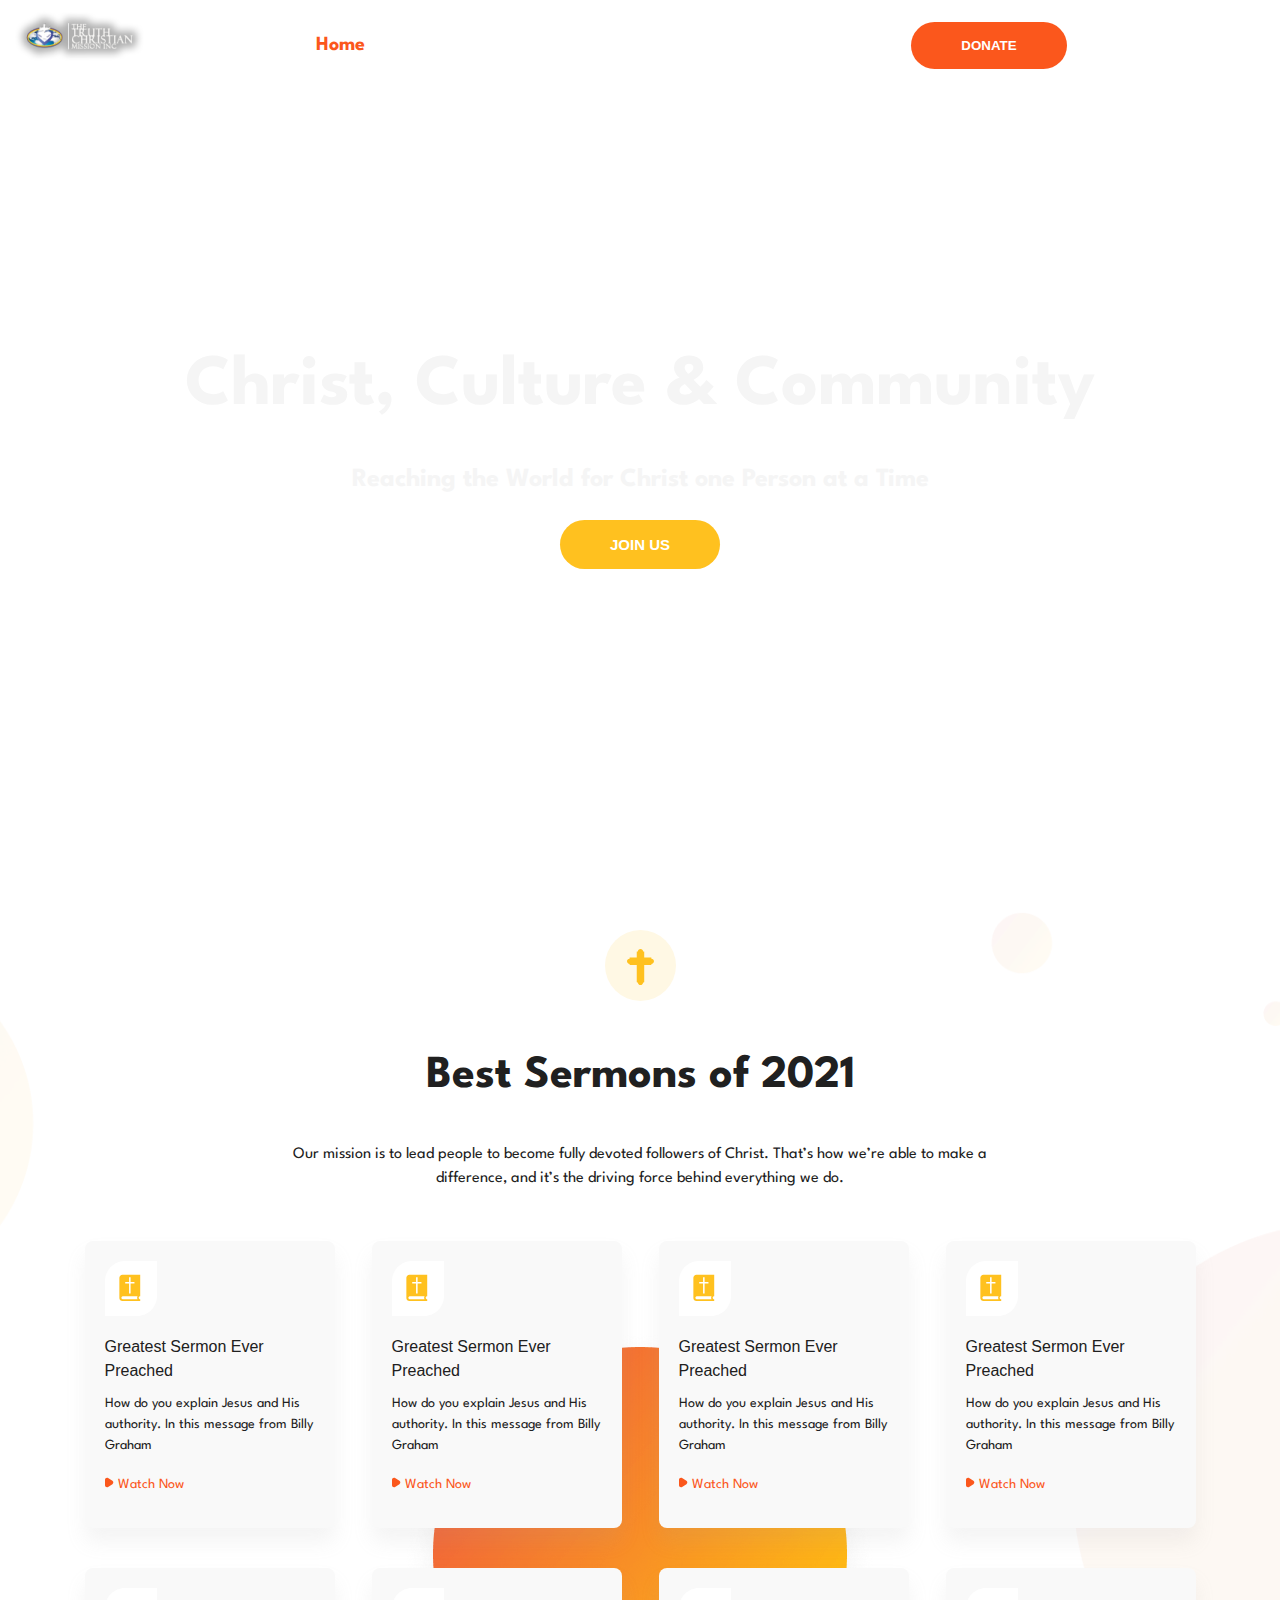
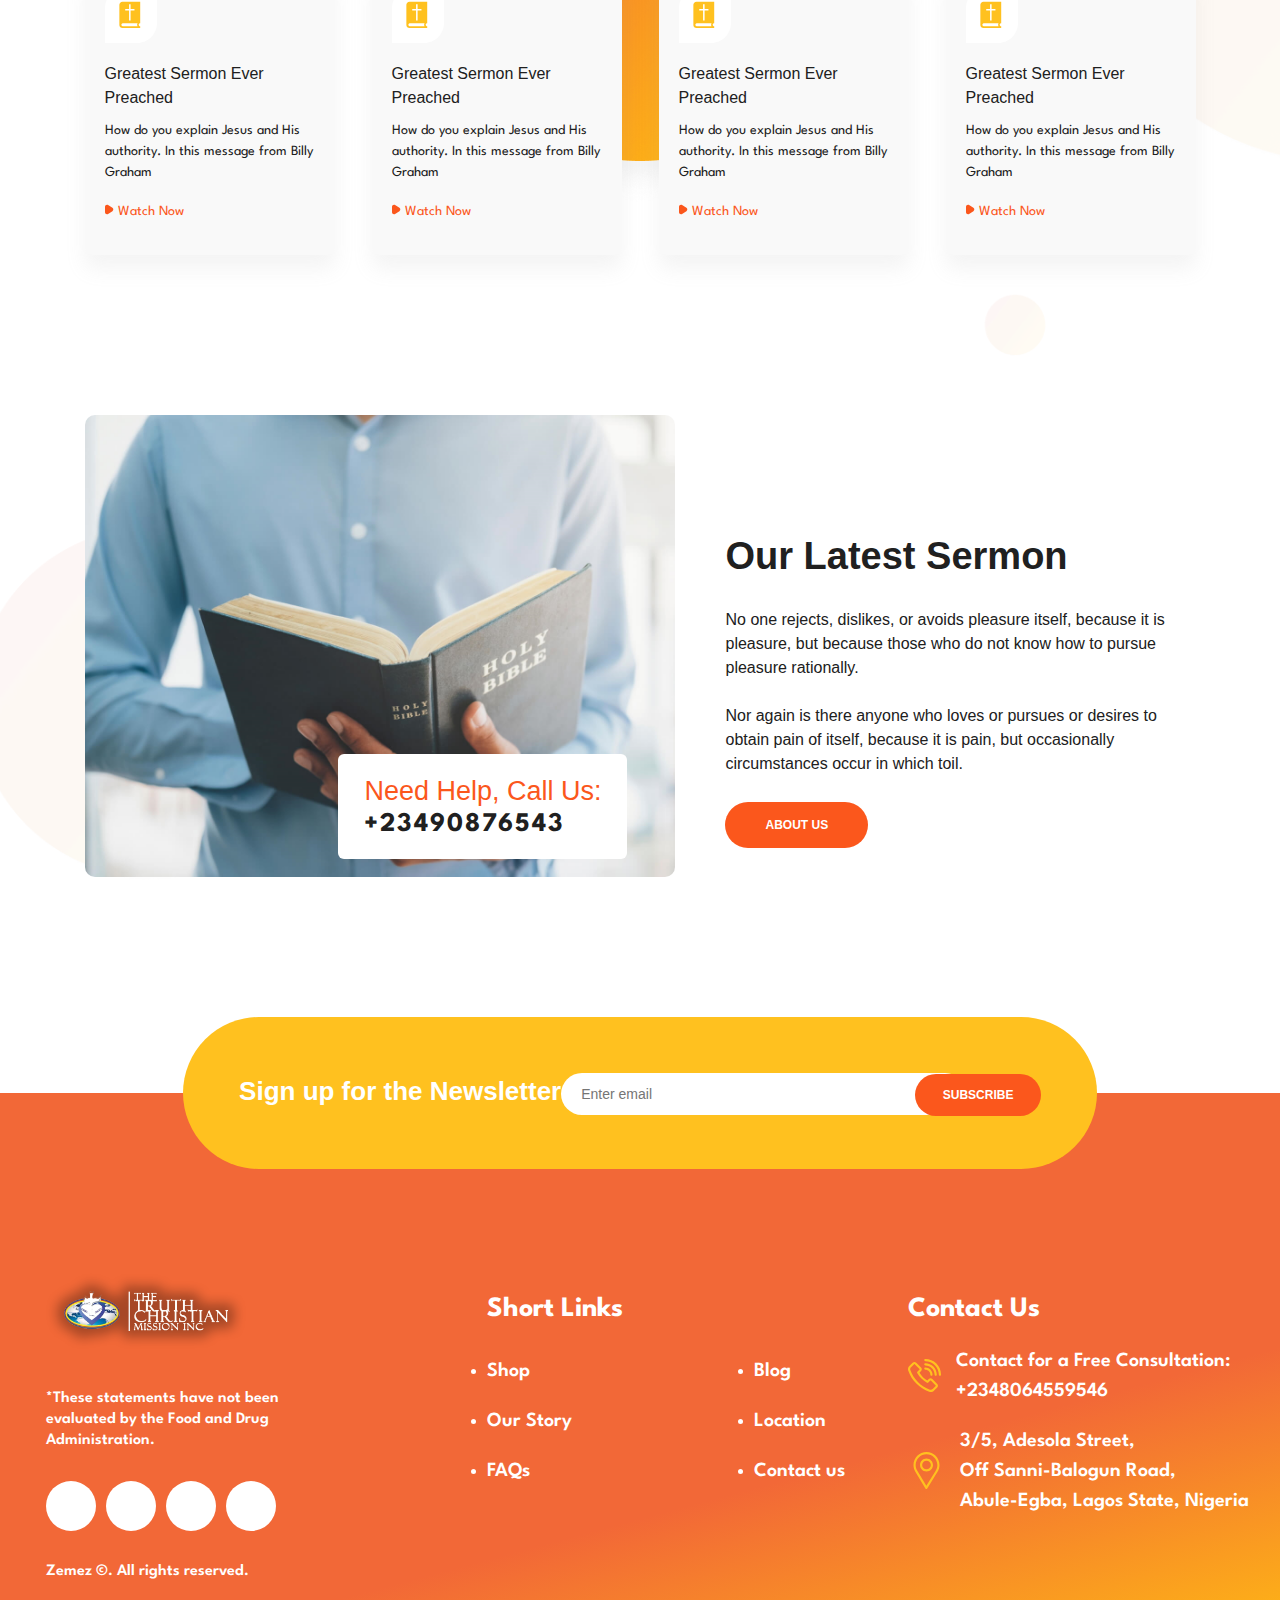
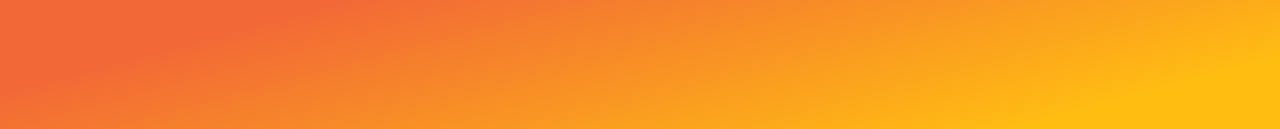
==== index.html @ 0fd35a38 "19:28 08/10/22" ====
<!DOCTYPE html>
<html lang="en">
<head>
    <meta charset="UTF-8">
    <meta http-equiv="X-UA-Compatible" content="IE=edge">
    <link href="https://fonts.googleapis.com/css2?family=League+Spartan:wght@300&family=Montserrat:wght@300&display=swap" rel="stylesheet"><link rel="shortcut icon" href="/TTCM_LOGO.png" type="image/x-icon">
    <link rel="stylesheet" href="style.css">
    <link rel="stylesheet" href="mobile.css">
    <link rel="stylesheet" href="https://cdnjs.cloudflare.com/ajax/libs/font-awesome/6.1.1/css/all.min.css" integrity="sha512-KfkfwYDsLkIlwQp6LFnl8zNdLGxu9YAA1QvwINks4PhcElQSvqcyVLLD9aMhXd13uQjoXtEKNosOWaZqXgel0g==" crossorigin="anonymous" referrerpolicy="no-referrer" />
    <meta name="viewport" content="width=device-width, initial-scale=1.0">
    <title>TTCM Global</title>
</head>
<body>
    <!-- LOGO, NAVBAR, NAV-ITEMS -->
    <nav>
        <div class="navbar">
            <i class="fa-solid fa-bars"></i>
            <div class="ttcm-logo">
                <a href="#">
                    <img src="TTCM_LOGO_white_1.png" alt="The Truth Christian Mission Logo" class="img-logo">
                </a>
            </div>
            <div class="navbar-collapse">
                <div class="sidebar-logo">
                    <span class="logo_ttcm">
                        <img src="/TTCM_LOGO-1.png" alt="The Truth Christian Mission Logo">
                    </span>
                    <i class="fa-solid fa-xmark"></i>
                </div>
                <ul class="nav-links">
                    <li class="nav-items">
                        <a href="/index.html" class="home-nav">Home</a>
                    </li>
                    <li class="nav-items dropdown-nav1">
                        <a href="#" class="btn-drop-1">About 
                        <!-- <i class="fas fa-caret-down arrow1"></i></a> -->
                        <ul class="dropdown-menu menu1">
                            <li><a href="#">About TTCM Global</a></li>
                            <li><a href="#">About Rev. Olatunde Shoyemi</a></li>
                            <li><a href="#">Privacy Policy</a></li>
                            <li><a href="#">Our Vision & Mission</a></li>
                        </ul>
                    </li>
                    <li class="nav-items dropdown-nav2">
                        <a href="#" class="btn-drop-2" >Ministries 
                        <!-- <i class="fas fa-caret-down arrow2"></i></a> -->
                        <ul class="dropdown-menu menu2">
                            <li><a href="#">Bible College</a></li>
                            <li><a href="#">Children Ministry</a></li>
                            <li><a href="#">Teenage Ministry</a></li>
                        </ul>
                    </li>
                    <li class="nav-items dropdown-nav3">
                        <a href="#" class="btn-drop-3">Information Centre 
                        <!-- <i class="fas fa-caret-down arrow3"></i></a> -->
                        <ul class="dropdown-menu menu3">
                            <li><a href="#">Announcements</a></li>
                            <li><a href="#">Programs</a></li>
                            <li><a href="#">Contact us</a></li>
                            <li><a href="#">T2S | Talk to Someone</a></li>
                        </ul>
                    </li>
                    <li class="nav-items dropdown-nav4">
                        <a href="#" class="btn-drop-4">Media Centre 
                        <!-- <i class="fas fa-caret-down arrow4"></i></a> -->
                        <ul class="dropdown-menu menu4">
                            <li><a href="#">E-Libary</a></li>
                            <li><a href="#">Livestream</a></li>
                            <li><a href="#">Audio Messages</a></li>
                            <li><a href="#">Video Messages</a></li>
                            <li><a href="#">Photo Galleries</a></li>
                        </ul>
                    </li>
                    <button class="donate-btn"><a href="">DONATE</a></button>
                </ul>
                
            </div>
            <div class="search-box">
                <i class="fa-solid fa-magnifying-glass"></i>
                <div class="input-box">
                    <input type="text" placeholder="Search...">
                </div>
            </div>
        </div>
    </nav>

    <main>
        <a class="back-to-top" id="myBtn">
            <i class="fa-solid fa-angle-up"></i>
        </a>

        <div class="overview">
            <video src="Worship background.mp4" muted loop autoplay></video>
            
            <div class="wlcm-txt">
                <h1>Christ, Culture & Community</h1>
                <p>Reaching the World for Christ one Person at a Time</p>
                <button> <a href="">JOIN US</a> </button>
            </div>
        </div>

        <section class="sermons-section">
            <div class="top">
                <div class="cross-img">
                    <img src="/cross.svg" alt="cross">
                </div>
                <div class="cross-h1">
                    <h1>Best Sermons of 2021</h1>
                </div>
                <div class="cross-para">
                    <p>Our mission is to lead people to become fully devoted followers of Christ. 
                        That’s how we’re able to make a difference, 
                        and it’s the driving force behind everything we do.
                    </p>
                </div>
            </div>
            <div class="sermon-boxes">
                <div class="top-box">
                    <div class="box">
                        <svg xmlns="http://www.w3.org/2000/svg" width="52" height="55" viewBox="0 0 52 55" fill="none"><path d="M0 20C0 8.95431 8.95431 0 20 0H52V35C52 46.0457 43.0457 55 32 55H0V20Z" fill="white"></path><path d="M35.2049 35.1759V13.7964H17.4452C15.7461 13.7964 14.3691 15.1735 14.3691 16.8726V36.9703C14.3691 38.6694 15.7461 40.0464 17.4452 40.0464H35.2049V38.252C34.3554 38.252 33.6667 37.5634 33.6667 36.7139C33.6667 35.8645 34.3554 35.1759 35.2049 35.1759ZM20.2239 20.9229H24.0691V16.3394H25.6072V20.9229H29.4524V22.4609H25.6072V32.5098H24.0691V22.4609H20.2239V20.9229ZM32.5425 38.252H17.9148C17.821 38.252 17.7291 38.2438 17.6401 38.227C16.9213 38.0975 16.3767 37.4695 16.3767 36.7139C16.3767 36.2894 16.549 35.9048 16.8273 35.6264C17.0442 35.4097 17.3252 35.2574 17.6401 35.2008C17.7291 35.184 17.821 35.1759 17.9148 35.1759H32.5425C32.28 35.6284 32.1286 36.1539 32.1286 36.7139C32.1286 37.2738 32.28 37.7994 32.5425 38.252Z" fill="#FFC11F"></path></svg>
                        <h1>Greatest Sermon Ever Preached</h1>
                        <p>How do you explain Jesus and His authority. In this message from Billy Graham</p>
                        <a href=""><svg xmlns="http://www.w3.org/2000/svg" width="9" height="11" viewBox="0 0 9 11" fill="none"><path d="M7.42017 3.82311C8.63354 4.6118 8.63354 6.3882 7.42017 7.17689L3.08998 9.99151C1.75947 10.8563 4.77154e-07 9.9015 5.46519e-07 8.31463L7.92582e-07 2.68537C8.61946e-07 1.0985 1.75947 0.143656 3.08998 1.00849L7.42017 3.82311Z" fill="#FB571C"></path></svg></a>
                        <span class="watch-now"><a href="">Watch Now</a></span>
                    </div>
                    <div class="box">
                        <svg xmlns="http://www.w3.org/2000/svg" width="52" height="55" viewBox="0 0 52 55" fill="none"><path d="M0 20C0 8.95431 8.95431 0 20 0H52V35C52 46.0457 43.0457 55 32 55H0V20Z" fill="white"></path><path d="M35.2049 35.1759V13.7964H17.4452C15.7461 13.7964 14.3691 15.1735 14.3691 16.8726V36.9703C14.3691 38.6694 15.7461 40.0464 17.4452 40.0464H35.2049V38.252C34.3554 38.252 33.6667 37.5634 33.6667 36.7139C33.6667 35.8645 34.3554 35.1759 35.2049 35.1759ZM20.2239 20.9229H24.0691V16.3394H25.6072V20.9229H29.4524V22.4609H25.6072V32.5098H24.0691V22.4609H20.2239V20.9229ZM32.5425 38.252H17.9148C17.821 38.252 17.7291 38.2438 17.6401 38.227C16.9213 38.0975 16.3767 37.4695 16.3767 36.7139C16.3767 36.2894 16.549 35.9048 16.8273 35.6264C17.0442 35.4097 17.3252 35.2574 17.6401 35.2008C17.7291 35.184 17.821 35.1759 17.9148 35.1759H32.5425C32.28 35.6284 32.1286 36.1539 32.1286 36.7139C32.1286 37.2738 32.28 37.7994 32.5425 38.252Z" fill="#FFC11F"></path></svg>
                        <h1>Greatest Sermon Ever Preached</h1>
                        <p>How do you explain Jesus and His authority. In this message from Billy Graham</p>
                        <a href=""><svg xmlns="http://www.w3.org/2000/svg" width="9" height="11" viewBox="0 0 9 11" fill="none"><path d="M7.42017 3.82311C8.63354 4.6118 8.63354 6.3882 7.42017 7.17689L3.08998 9.99151C1.75947 10.8563 4.77154e-07 9.9015 5.46519e-07 8.31463L7.92582e-07 2.68537C8.61946e-07 1.0985 1.75947 0.143656 3.08998 1.00849L7.42017 3.82311Z" fill="#FB571C"></path></svg></a>
                        <span class="watch-now"><a href="">Watch Now</a></span>
                    </div>
                    <div class="box">
                        <svg xmlns="http://www.w3.org/2000/svg" width="52" height="55" viewBox="0 0 52 55" fill="none"><path d="M0 20C0 8.95431 8.95431 0 20 0H52V35C52 46.0457 43.0457 55 32 55H0V20Z" fill="white"></path><path d="M35.2049 35.1759V13.7964H17.4452C15.7461 13.7964 14.3691 15.1735 14.3691 16.8726V36.9703C14.3691 38.6694 15.7461 40.0464 17.4452 40.0464H35.2049V38.252C34.3554 38.252 33.6667 37.5634 33.6667 36.7139C33.6667 35.8645 34.3554 35.1759 35.2049 35.1759ZM20.2239 20.9229H24.0691V16.3394H25.6072V20.9229H29.4524V22.4609H25.6072V32.5098H24.0691V22.4609H20.2239V20.9229ZM32.5425 38.252H17.9148C17.821 38.252 17.7291 38.2438 17.6401 38.227C16.9213 38.0975 16.3767 37.4695 16.3767 36.7139C16.3767 36.2894 16.549 35.9048 16.8273 35.6264C17.0442 35.4097 17.3252 35.2574 17.6401 35.2008C17.7291 35.184 17.821 35.1759 17.9148 35.1759H32.5425C32.28 35.6284 32.1286 36.1539 32.1286 36.7139C32.1286 37.2738 32.28 37.7994 32.5425 38.252Z" fill="#FFC11F"></path></svg>
                        <h1>Greatest Sermon Ever Preached</h1>
                        <p>How do you explain Jesus and His authority. In this message from Billy Graham</p>
                        <a href=""><svg xmlns="http://www.w3.org/2000/svg" width="9" height="11" viewBox="0 0 9 11" fill="none"><path d="M7.42017 3.82311C8.63354 4.6118 8.63354 6.3882 7.42017 7.17689L3.08998 9.99151C1.75947 10.8563 4.77154e-07 9.9015 5.46519e-07 8.31463L7.92582e-07 2.68537C8.61946e-07 1.0985 1.75947 0.143656 3.08998 1.00849L7.42017 3.82311Z" fill="#FB571C"></path></svg></a>
                        <span class="watch-now"><a href="">Watch Now</a></span>
                    </div>
                    <div class="box">
                        <svg xmlns="http://www.w3.org/2000/svg" width="52" height="55" viewBox="0 0 52 55" fill="none"><path d="M0 20C0 8.95431 8.95431 0 20 0H52V35C52 46.0457 43.0457 55 32 55H0V20Z" fill="white"></path><path d="M35.2049 35.1759V13.7964H17.4452C15.7461 13.7964 14.3691 15.1735 14.3691 16.8726V36.9703C14.3691 38.6694 15.7461 40.0464 17.4452 40.0464H35.2049V38.252C34.3554 38.252 33.6667 37.5634 33.6667 36.7139C33.6667 35.8645 34.3554 35.1759 35.2049 35.1759ZM20.2239 20.9229H24.0691V16.3394H25.6072V20.9229H29.4524V22.4609H25.6072V32.5098H24.0691V22.4609H20.2239V20.9229ZM32.5425 38.252H17.9148C17.821 38.252 17.7291 38.2438 17.6401 38.227C16.9213 38.0975 16.3767 37.4695 16.3767 36.7139C16.3767 36.2894 16.549 35.9048 16.8273 35.6264C17.0442 35.4097 17.3252 35.2574 17.6401 35.2008C17.7291 35.184 17.821 35.1759 17.9148 35.1759H32.5425C32.28 35.6284 32.1286 36.1539 32.1286 36.7139C32.1286 37.2738 32.28 37.7994 32.5425 38.252Z" fill="#FFC11F"></path></svg>
                        <h1>Greatest Sermon Ever Preached</h1>
                        <p>How do you explain Jesus and His authority. In this message from Billy Graham</p>
                        <a href=""><svg xmlns="http://www.w3.org/2000/svg" width="9" height="11" viewBox="0 0 9 11" fill="none"><path d="M7.42017 3.82311C8.63354 4.6118 8.63354 6.3882 7.42017 7.17689L3.08998 9.99151C1.75947 10.8563 4.77154e-07 9.9015 5.46519e-07 8.31463L7.92582e-07 2.68537C8.61946e-07 1.0985 1.75947 0.143656 3.08998 1.00849L7.42017 3.82311Z" fill="#FB571C"></path></svg></a>
                        <span class="watch-now"><a href="">Watch Now</a></span>
                    </div>
                </div>
                <div class="bottom-box">
                    <div class="box">
                        <svg xmlns="http://www.w3.org/2000/svg" width="52" height="55" viewBox="0 0 52 55" fill="none"><path d="M0 20C0 8.95431 8.95431 0 20 0H52V35C52 46.0457 43.0457 55 32 55H0V20Z" fill="white"></path><path d="M35.2049 35.1759V13.7964H17.4452C15.7461 13.7964 14.3691 15.1735 14.3691 16.8726V36.9703C14.3691 38.6694 15.7461 40.0464 17.4452 40.0464H35.2049V38.252C34.3554 38.252 33.6667 37.5634 33.6667 36.7139C33.6667 35.8645 34.3554 35.1759 35.2049 35.1759ZM20.2239 20.9229H24.0691V16.3394H25.6072V20.9229H29.4524V22.4609H25.6072V32.5098H24.0691V22.4609H20.2239V20.9229ZM32.5425 38.252H17.9148C17.821 38.252 17.7291 38.2438 17.6401 38.227C16.9213 38.0975 16.3767 37.4695 16.3767 36.7139C16.3767 36.2894 16.549 35.9048 16.8273 35.6264C17.0442 35.4097 17.3252 35.2574 17.6401 35.2008C17.7291 35.184 17.821 35.1759 17.9148 35.1759H32.5425C32.28 35.6284 32.1286 36.1539 32.1286 36.7139C32.1286 37.2738 32.28 37.7994 32.5425 38.252Z" fill="#FFC11F"></path></svg>
                        <h1>Greatest Sermon Ever Preached</h1>
                        <p>How do you explain Jesus and His authority. In this message from Billy Graham</p>
                        <a href=""><svg xmlns="http://www.w3.org/2000/svg" width="9" height="11" viewBox="0 0 9 11" fill="none"><path d="M7.42017 3.82311C8.63354 4.6118 8.63354 6.3882 7.42017 7.17689L3.08998 9.99151C1.75947 10.8563 4.77154e-07 9.9015 5.46519e-07 8.31463L7.92582e-07 2.68537C8.61946e-07 1.0985 1.75947 0.143656 3.08998 1.00849L7.42017 3.82311Z" fill="#FB571C"></path></svg></a>
                        <span class="watch-now"><a href="">Watch Now</a></span>
                    </div>
                    <div class="box">
                        <svg xmlns="http://www.w3.org/2000/svg" width="52" height="55" viewBox="0 0 52 55" fill="none"><path d="M0 20C0 8.95431 8.95431 0 20 0H52V35C52 46.0457 43.0457 55 32 55H0V20Z" fill="white"></path><path d="M35.2049 35.1759V13.7964H17.4452C15.7461 13.7964 14.3691 15.1735 14.3691 16.8726V36.9703C14.3691 38.6694 15.7461 40.0464 17.4452 40.0464H35.2049V38.252C34.3554 38.252 33.6667 37.5634 33.6667 36.7139C33.6667 35.8645 34.3554 35.1759 35.2049 35.1759ZM20.2239 20.9229H24.0691V16.3394H25.6072V20.9229H29.4524V22.4609H25.6072V32.5098H24.0691V22.4609H20.2239V20.9229ZM32.5425 38.252H17.9148C17.821 38.252 17.7291 38.2438 17.6401 38.227C16.9213 38.0975 16.3767 37.4695 16.3767 36.7139C16.3767 36.2894 16.549 35.9048 16.8273 35.6264C17.0442 35.4097 17.3252 35.2574 17.6401 35.2008C17.7291 35.184 17.821 35.1759 17.9148 35.1759H32.5425C32.28 35.6284 32.1286 36.1539 32.1286 36.7139C32.1286 37.2738 32.28 37.7994 32.5425 38.252Z" fill="#FFC11F"></path></svg>
                        <h1>Greatest Sermon Ever Preached</h1>
                        <p>How do you explain Jesus and His authority. In this message from Billy Graham</p>
                        <a href=""><svg xmlns="http://www.w3.org/2000/svg" width="9" height="11" viewBox="0 0 9 11" fill="none"><path d="M7.42017 3.82311C8.63354 4.6118 8.63354 6.3882 7.42017 7.17689L3.08998 9.99151C1.75947 10.8563 4.77154e-07 9.9015 5.46519e-07 8.31463L7.92582e-07 2.68537C8.61946e-07 1.0985 1.75947 0.143656 3.08998 1.00849L7.42017 3.82311Z" fill="#FB571C"></path></svg></a>
                        <span class="watch-now"><a href="">Watch Now</a></span>
                    </div>
                    <div class="box">
                        <svg xmlns="http://www.w3.org/2000/svg" width="52" height="55" viewBox="0 0 52 55" fill="none"><path d="M0 20C0 8.95431 8.95431 0 20 0H52V35C52 46.0457 43.0457 55 32 55H0V20Z" fill="white"></path><path d="M35.2049 35.1759V13.7964H17.4452C15.7461 13.7964 14.3691 15.1735 14.3691 16.8726V36.9703C14.3691 38.6694 15.7461 40.0464 17.4452 40.0464H35.2049V38.252C34.3554 38.252 33.6667 37.5634 33.6667 36.7139C33.6667 35.8645 34.3554 35.1759 35.2049 35.1759ZM20.2239 20.9229H24.0691V16.3394H25.6072V20.9229H29.4524V22.4609H25.6072V32.5098H24.0691V22.4609H20.2239V20.9229ZM32.5425 38.252H17.9148C17.821 38.252 17.7291 38.2438 17.6401 38.227C16.9213 38.0975 16.3767 37.4695 16.3767 36.7139C16.3767 36.2894 16.549 35.9048 16.8273 35.6264C17.0442 35.4097 17.3252 35.2574 17.6401 35.2008C17.7291 35.184 17.821 35.1759 17.9148 35.1759H32.5425C32.28 35.6284 32.1286 36.1539 32.1286 36.7139C32.1286 37.2738 32.28 37.7994 32.5425 38.252Z" fill="#FFC11F"></path></svg>
                        <h1>Greatest Sermon Ever Preached</h1>
                        <p>How do you explain Jesus and His authority. In this message from Billy Graham</p>
                        <a href=""><svg xmlns="http://www.w3.org/2000/svg" width="9" height="11" viewBox="0 0 9 11" fill="none"><path d="M7.42017 3.82311C8.63354 4.6118 8.63354 6.3882 7.42017 7.17689L3.08998 9.99151C1.75947 10.8563 4.77154e-07 9.9015 5.46519e-07 8.31463L7.92582e-07 2.68537C8.61946e-07 1.0985 1.75947 0.143656 3.08998 1.00849L7.42017 3.82311Z" fill="#FB571C"></path></svg></a>
                        <span class="watch-now"><a href="">Watch Now</a></span>
                    </div>
                    <div class="box">
                        <svg xmlns="http://www.w3.org/2000/svg" width="52" height="55" viewBox="0 0 52 55" fill="none"><path d="M0 20C0 8.95431 8.95431 0 20 0H52V35C52 46.0457 43.0457 55 32 55H0V20Z" fill="white"></path><path d="M35.2049 35.1759V13.7964H17.4452C15.7461 13.7964 14.3691 15.1735 14.3691 16.8726V36.9703C14.3691 38.6694 15.7461 40.0464 17.4452 40.0464H35.2049V38.252C34.3554 38.252 33.6667 37.5634 33.6667 36.7139C33.6667 35.8645 34.3554 35.1759 35.2049 35.1759ZM20.2239 20.9229H24.0691V16.3394H25.6072V20.9229H29.4524V22.4609H25.6072V32.5098H24.0691V22.4609H20.2239V20.9229ZM32.5425 38.252H17.9148C17.821 38.252 17.7291 38.2438 17.6401 38.227C16.9213 38.0975 16.3767 37.4695 16.3767 36.7139C16.3767 36.2894 16.549 35.9048 16.8273 35.6264C17.0442 35.4097 17.3252 35.2574 17.6401 35.2008C17.7291 35.184 17.821 35.1759 17.9148 35.1759H32.5425C32.28 35.6284 32.1286 36.1539 32.1286 36.7139C32.1286 37.2738 32.28 37.7994 32.5425 38.252Z" fill="#FFC11F"></path></svg>
                        <h1>Greatest Sermon Ever Preached</h1>
                        <p>How do you explain Jesus and His authority. In this message from Billy Graham</p>
                        <a href=""><svg xmlns="http://www.w3.org/2000/svg" width="9" height="11" viewBox="0 0 9 11" fill="none"><path d="M7.42017 3.82311C8.63354 4.6118 8.63354 6.3882 7.42017 7.17689L3.08998 9.99151C1.75947 10.8563 4.77154e-07 9.9015 5.46519e-07 8.31463L7.92582e-07 2.68537C8.61946e-07 1.0985 1.75947 0.143656 3.08998 1.00849L7.42017 3.82311Z" fill="#FB571C"></path></svg></a>
                        <span class="watch-now"><a href="">Watch Now</a></span>
                    </div>
                </div>
            </div>

            <div class="latest-sermon">
                <div class="img-latest">
                    <img src="/Man-With-Bible.jpeg" alt="">
                    <div class="help-number">
                        <p>Need Help, Call Us:</p>
                        <span>+23490876543</span>
                    </div>
                </div>
                <div class="para-latest">
                    <h1>Our Latest Sermon</h1>
                    <p>No one rejects, dislikes, or avoids pleasure itself, because it is pleasure, 
                        but because those who do not know how to pursue pleasure rationally.
                    </p>
                    <br>
                    <p>
                        Nor again is there anyone who loves or pursues or desires to obtain pain of itself, 
                        because it is pain, but occasionally circumstances occur in which toil.
                    </p>
                    <button>ABOUT US</button>
                </div>
            </div>
        </section>
        <section>
            <!-- <h1>Worship With Us</h1> -->
        </section>
    </main>




    <footer>

        <section class="footer-nav">
            <div class="socials">
                <img src="TTCM_LOGO_white.png" alt="" class="ttcm">
                <p>
                    *These statements have not been evaluated by the Food and Drug Administration.
                </p>
                <div class="social-media">
                    <a href="" class="social-icons">
                        <i class="fa-brands fa-facebook-f"></i>
                    </a>
                    <a href="" class="social-icons">
                        <i class="fa-brands fa-twitter"></i>
                    </a>
                    <a href="" class="social-icons">
                        <i class="fa-brands fa-instagram"></i>
                    </a> 
                    <a href="" class="social-icons">
                        <i class="fa-brands fa-youtube"></i>
                    </a> 
                </div>
                <p>Zemez ©. All rights reserved.</p>
            </div>
            <div class="short-links">
                <h2>Short Links</h2>
                <div class="lists">
                    <ul>
                        <li><a href="">Shop</a></li>
                        <li><a href="">Our Story</a></li>
                        <li><a href="">FAQs</a></li>
                    </ul>
                    <ul>
                        <li><a href="">Blog</a></li>
                        <li><a href="">Location</a></li>
                        <li><a href="">Contact us</a></li>
                    </ul>
                </div>
            </div>
            <div class="contact-us">
                <h2>Contact Us</h2>
                <div class="telephone">
                    <img src="telephone.svg" alt="Call Us">
                    <p>
                        Contact for a Free Consultation:
                        <br>
                        <span>+2348064559546</span>
                    </p>
                </div>
                <div class="location">
                    <img src="location.svg" alt="">
                    <p>
                        3/5, Adesola Street, <br> Off Sanni-Balogun Road,
                        <br>
                        Abule-Egba, Lagos State, Nigeria
                    </p>
                </div>
            </div>

            <section class="newsletter-form">
                <div class="sign-up">
                    <p>Sign up for the Newsletter</p>
    
                    <div class="form">
                        <input type="email" name="email" id="" placeholder="Enter email">
                        <button>SUBSCRIBE</button>
                    </div>
                </div>
            </section>
        </section>
    </footer>
    
    <script src="script.js"></script>
</body>
</html>
---- style.css ----
*{
    box-sizing: border-box;
    padding: 0;
    margin: 0;
}

body{
    max-width: 100%;
    /* height: 5000px; */
    font-style: normal;
    font-weight: 400;
    font-size: 16px;
    line-height: 1.5;
    font-family: 'League Spartan', sans-serif;
    letter-spacing: 0px;
    text-align: left;
    color: #202020;
    margin: 0;
}

/* NAVBAR STYLING */
nav{
    position: absolute;
    top: 0;
    left: 0;
    width: 100%;
    height: 70px;
    z-index: 2;
    /* background-color: rgba(34, 34, 34, 0.3); */
    /* box-shadow: 0 1px 2px rgba(0, 0, 0, 0.2); */
}

.navbar{
    max-width: 1250px;
    padding-top: 10px;
    margin: auto;
    display: flex;
    align-items: center;
    justify-content: space-between;
    height: 100%;
}

.navbar-collapse{
    height: 100%;
    line-height: 70px;
}

.nav-links{
    display: flex;
    align-items: center;
}

.nav-items{
    position: relative;
    display: flex;
    align-items: center;
    list-style: none;
    padding: 0 14px;
}

.nav-items .home-nav{
    color: #fb571c;
}

.nav-items a, 
.nav-links .dropdown-menu li a{
    text-decoration: none;
    color: #fff;
    font-weight: 700;
    transition: 0.3s all ease-in-out;
    white-space: nowrap;
    font-size: 20px;
    font-weight: 500px;
} 

.nav-items a:hover{
    color: #fb571c;
}

/* .nav-items .fa-caret-down{
    width: 22px;
    text-align: center;
    height: 100%;
    line-height: 70px;
    transition: all 0.3s ease;
}

.nav-items:hover .fas{
    transform: rotate(180deg);
} */

.donate-btn{
    padding: 16px 50px;
    border: none;
    border-radius: 30px;
    background-color: #fb571c;
    cursor: pointer;
    transition: all 0.3s ease-in-out;
}

.donate-btn:hover{
    background-color: #ffc11f;
}

.donate-btn a{
    text-decoration: none;
    color: #fff;
    font-weight: 700;
}

.nav-links .dropdown-menu{
    list-style: none;
    position: absolute;
    top: 70px;
    left: 0;
    /* background-color: rgba(34, 34, 34, 0.3); */
    background-color: #fff;
    line-height: 40px;
    border-radius: 4px 4px;
    box-shadow: 0 1px 2px rgba(0, 0, 0, 0.2);
    display: none;
}


.nav-links .dropdown-menu li{
    padding: 0 22px;
    border-bottom: 1px solid rgba(255, 255, 255, 0.1);
}

.nav-links .dropdown-menu li a{
    text-decoration: none;
    color: #000;
    /* font-weight: 700; */
    transition: 0.5s ease-in-out;
    white-space: nowrap;
    font-size: 16px;
    font-weight: 600;
} 

.nav-links .dropdown-menu li a:hover{
    color: #fb571c;
}

.nav-items:hover .menu1,
.nav-items:hover .menu2,
.nav-items:hover .menu3,
.nav-items:hover .menu4{
    display: block;
}

.navbar .search-box{
    position: relative;
    height: 40px;
    width: 40px; 
}

.navbar .search-box i{
    color: #fff;
    position: absolute;
    height: 100%;
    width: 100%;
    line-height: 40px;
    text-align: center;
    font-size: 22px;
    font-weight: 600;
}

.navbar .search-box .input-box{
    height: 60px;
    width: 300px;
    background-color: #fff;
    position: absolute;
    top: 80px;
    opacity: 0;
    pointer-events: none;
    right: calc(100% - 40px);
    border-radius: 6px;
    transition: all 0.3s ease;
}

.navbar.showInput .search-box .input-box{
    opacity: 1;
    pointer-events: auto;
    top: 65px;
}

.navbar .search-box .input-box::before{
    content: '';
    position: absolute;
    height: 20px;
    width: 20px;
    background-color: #fff;
    right: 10px;
    top: -6px;
    transform: rotate(45deg);
}


.navbar .search-box .input-box input{
    background-color: hsl(0, 0%, 96%);
    color: #000;
    position: absolute;
    height: 35px;
    width: 280px;
    z-index: 98;
    top: 50%;
    left: 50%;
    transform: translate(-50%, -50%);
    outline: none;
    border: none;
    border-radius: 4px;
    padding: 0 15px;
    font-size: 16px;
}


.navbar .fa-bars,
.navbar-collapse .sidebar-logo{
    display: none;
}

/* .navbar-collapse .sidebar-logo{
    display: none;
}

.navbar .fa-bars{
   display: none;
} */

/* Styling for Main */
.overview{
    /* margin-top: -90px; */
    height: 90vh;
    width: 100%;
    position: relative;
    color: hsl(0, 0%, 96%);
    font-weight: 700;
    text-align: center;
    display: flex;
    justify-content: center;
    align-items: center;
}

.overview video{
    position: absolute;
    /* top: 0;
    left: 0; */
    bottom: 0;
    right: 0;
    z-index: -1;
    min-width: 100%;
    min-height: 100%;
}


.overview .wlcm-txt{
    padding: 0 84.5px;
    margin-top: 7rem;
    font-weight: 700;
}

.overview .wlcm-txt h1{
    font-size: 72px;
    margin-bottom: 20px;
}


.overview .wlcm-txt p{
    font-size: 26px;
    margin-bottom: 20px;
}


.overview .wlcm-txt button{
    margin-bottom: 20px;
    background-color: #ffc11f;
    padding: 16px 50px;
    border: none;
    border-radius: 30px;
    cursor: pointer;
    transition: all 0.3s ease-in-out;
}

.overview .wlcm-txt button:hover{
    background-color: #fb571c;
}

.overview .wlcm-txt button a{
    text-decoration: none;
    color: #fff;
    font-size: 15px;
    font-weight: 700;
}

/* Styling for First Section */
.sermons-section{
    margin-top: 58px;
    padding: 0 84.5px;
    padding-top: 62px;
    background-image: url(/background-image-2.jpg);
    background-position: center center;
    background-repeat: no-repeat;
    background-size: cover;
}

.sermons-section .top{
    text-align: center;
}

.sermons-section .top .cross-img{
    margin-bottom: 32px;
} 


.sermons-section .top .cross-h1{
    font-size: 23px;
    margin-bottom: 32px;
}


.sermons-section .top .cross-para{
    margin: 0 182.5px;
    margin-bottom: 50px;
}

.sermon-boxes{
    background-image: url("/Circle.png");
    background-position: 50% 50%;
    background-repeat: no-repeat;
}

.top-box,
.bottom-box{
    display: flex;
    justify-content: space-between;
    align-items: center;
}

.sermon-boxes .box{
    text-align: left;
    width: 250px;
    margin: 0px 0px 40px 0px;
    padding: 20px 20px 31px 20px;
    background-color: #F9F9F9;
    border-radius: 8px;
    box-shadow: 0px 14px 20px 0px rgb(165 165 165 / 12%);
}

.sermon-boxes .box h1{
    margin: 10px 0;
    color: #202020;
    font-family: "DM Sans", Sans-serif;
    font-size: 16px;
    font-weight: 500;
    line-height: 1.5em;
}


.sermon-boxes .box p{
    font-size: 14px;
    font-weight: 400;
    line-height: 21px;
    margin: 0px 0px 17px 0px;
}


.sermon-boxes .box span a{
    font-size: 14px;
    font-weight: 400;
    line-height: 21px;
    margin: 0px 0px 17px 0px;
    color: #fb571c;
    text-decoration: none;
    transition: all 0.3s ease-in-out;
}

.sermon-boxes .box span a:hover{
    color: #202020;
}

/* Latest Sermon Styling */
.latest-sermon{
    min-height: 508px;
    margin-top: 120px;
    display: flex;
    margin-left: auto;
    margin-right: auto;
}

.img-latest{
    position: relative;
    width: 56.5%;
}

.img-latest img{
    width: 100%;
    border-radius: 10px;
}


.img-latest .help-number{
    background-color: #fff;
    border-radius: 6px 6px 6px 6px;
    padding: 20px 26px 17px 26px;
    position: absolute;
    right: 3rem;
    bottom: 4rem;
    z-index: 22;
    align-self: flex-end;
}

.img-latest .help-number p{
    color: #FB571C;
    font-family: "DM Sans", Sans-serif;
    font-size: 27px;
    font-weight: 400;
    font-style: normal;
    line-height: 1.26em;
}

.img-latest .help-number span{    
    font-size: 27px;    
    font-weight: 700;    
    line-height: 1.26em;
    cursor: pointer;
    transition: all 0.4s ease-in-out;
    letter-spacing: 2px;
}

.img-latest .help-number span:hover{
    color: #FB571C;
}

.para-latest{
    margin: 100px 15px 60px 50px;
    width: 43.5%;
    align-items: center;
    align-content: center;
}

.para-latest h1{
    color: #202020;
    font-family: "DM Sans", Sans-serif;
    font-size: 38px;
    font-weight: 700;
    line-height: 52px;
    margin-bottom: 26px;
}

.para-latest p{
    color: #202020;
    font-family: "DM Sans", Sans-serif;
    font-size: 16px;
    font-weight: 400;
    line-height: 1.5em;
}

.para-latest p:last-of-type{
    margin-bottom: 26px;
}

.para-latest button{
    background-color: #FB571C;
    color: #fff;
    font-size: 12px;
    font-weight: 700;
    padding: 16px 40px;
    border-radius: 30px;
    border: none;
    outline: none;
    cursor: pointer;
    transition: all 0.3s ease-in-out;
}

.para-latest button:hover{
    background-color: #ffc11f;
}

/* Styling for back to top button */
.back-to-top{
    position: fixed;
    bottom: 50px;
    right: 2px;
    background-color: #202020;
    color: #F9F9F9;
    width: 60px;
    height: 60px;
    border-radius: 50%;
    z-index: 999;
    display: flex;
    align-items: center;
    justify-content: center;
    transition: all 0.3s ease;
    outline: none;
    border: none;
    font-size: 18px;
    cursor: pointer;
    text-decoration: none;
    pointer-events: none;
    opacity: 0;
}

.back-to-top.active{
    opacity: 1;
    pointer-events: auto;
}

.back-to-top:hover{
    background-color: #FB571C;
}

/* Styling for Footer */
footer{
    min-width: 100%;
    font-family: 'League Spartan', sans-serif;
    color: #FFFFFF;
    padding: 0;
    position: relative;
    margin-top: 170px;
    background-color: transparent linear-gradient(117deg, #f26837 72%, #FFC11F 99%);
}

/* SignUp to Newsletter Form */
.sign-up{
    margin-left: auto;
    margin-right: auto;
    background-color: #FFC11F;
    display: flex;
    justify-content: space-around;
    min-width: 75%;
    padding: 56px 56px 53px 56px;
    border-radius: 160px;
    position: relative;
    z-index: 21;
}

.sign-up p{
    color: #FFFFFF;
    font-family: "DM Sans", Sans-serif;
    font-size: 26px;
    font-weight: 700;
    line-height: 1.4em;
}

.sign-up .form input{
    padding: 11px 55px 10px 20px;
    margin: 0px 0px 0px 0px;
    border-radius: 50px 50px 50px 50px;
    background-color: #FFFFFF;
    color: #202020;
    font-family: "DM Sans", Sans-serif;
    font-size: 14px;
    font-weight: 400;
    line-height: 21px;
    border-width: 0px 0px 0px 0px;
    box-shadow: 0px 0px 10px 0px rgb(0 0 0 / 0%);
    min-width: 405px;
    min-height: 42px;
}

.sign-up .form button{
    font-size: 12px;
    font-weight: 700;
    text-transform: uppercase;
    line-height: 21px;
    background-color: #FB571C;
    color: #FFFFFF;
    padding: 11px 27.5px 10px 27.5px;
    margin-left: -55px;
    border-radius: 90px;
    min-height: 42px;
    border: none;
    cursor: pointer;
    transition: all 0.3s ease-in-out;
}

.sign-up .form button:hover{
    background-color: #FFC11F;
}

.newsletter-form{
    position: absolute;
    z-index: 54365678;
    top: -76px;
}

/* Footer-Content */

.footer-nav{
    min-width: 100%;
    min-height: 430px;
    padding-top: 180px;
    padding-bottom: 117px;
    display: flex;
    justify-content: space-around;
    background-color: transparent;
    background-image: linear-gradient(165deg, #F26837 61%, #FFBD12 93%);
    position: relative;
}


.footer-nav .socials{
    max-width: 363px;
    padding-right: 63.922px;
    margin: 0 15px;
}

.footer-nav .socials img{
    max-width: 200px;
}

.footer-nav .socials p{
    margin: 30px 0;
    font-size: 16px;
    line-height: 21px;
    font-weight: 600;
    text-align: left;
}

.social-media{
    display: flex;
}

.social-media a{
    text-decoration: none;
    color: inherit;
    margin-right: 10px;
}

.footer-nav .socials a i{
    display: flex;
    justify-content: center;
    align-items: center;
    width: 50px;
    height: 50px;
    border-radius: 50%;
    font-size: 21px;
    background-color: #FFFFFF;
    color: #FB571C;
    cursor: pointer;
    transition: all 0.3s ease-in-out;
}

.footer-nav .socials a i:hover{
    background-color: #FFC11F;
    color: #FFFFFF;
}

/* Short Links */
.short-links{
    width: 28%;
}

.short-links h2{
    font-size: 28px;
    font-weight: 700;
    line-height: 2.6em;
}

.lists{
    display: flex;
    justify-content: space-between;
    align-items: center;
}

.lists ul li{
    font-size: 20px;
    font-weight: 600;
    line-height: 50px;
    cursor: pointer;
    transition: all 0.3s ease-in-out;
} 

.lists ul li a{
    text-decoration: none;
    color: inherit;
}

.lists ul li:hover{
    color: #FFC11F;
}

/* Contact Us */
.contact-us h2{
    font-size: 28px;
    font-weight: 700;
    line-height: 2.6em;
}

.telephone,
.location{
    display: flex;
    align-items: center;
}

.telephone{
    margin-bottom: 20px;
}

.telephone p span{
    cursor: pointer;
    transition: all 0.3s ease-in-out;
}

.telephone p span:hover{
    color: #FFC11F;
}

.telephone img,
.location img{
    margin-right: 15px;
}

.telephone p,
.location p{
    font-size: 20px;
    font-weight: 600;
}
---- mobile.css ----
@media (max-width: 954px){
    .navbar{
        max-width: 100%;
        padding: 0 25px;
    }

    /* .navbar .fa-bars{
        display: none;
    } */

    .nav-items{
        padding: 0 10px;
    }

    .nav-items a{
        font-size: 15px;
    }

    .navbar .fa-bars,
    .navbar-collapse .sidebar-logo .fa-xmark,
    .navbar-collapse .sidebar-logo .logo_ttcm{
       display: none;
    }

}

@media (max-width: 900px){

    nav .navbar .navbar-collapse{
        display: block;
        background: #3e8da8;
        position: fixed;
        top: 0;
        left: -100%;
        z-index: 1000;
        max-width: 270px;
        width: 100%;
        padding: 20px;
        line-height: 40px;
        transition: all 0.5s ease;
    }

    nav .navbar .navbar-collapse .sidebar-logo{
        display: flex;
        justify-content: space-between;
        align-items: center;
    }

    .navbar-collapse .sidebar-logo .logo_ttcm{
        display: block;
        color: #fff;
        font-size: 25px;
    }

    .navbar .fa-bars,
    .navbar-collapse .sidebar-logo .fa-xmark{
        color: #fff;
        font-size: 25px;
        display: block;
    }

    .navbar ul{
        display: block;
        margin-top: 20px;
    }

    .nav-links li{
        display: block;
    }

    .nav-links .dropdown-menu{
        display: none;
        position: relative;
        top: 0;
        left: -20px;
        box-shadow: none;
        background-color: transparent;

    }

    .nav-links .dropdown-menu li{
        border-bottom: none;
    }
    
    .nav-items:hover .menu1,
    .nav-items:hover .menu2,
    .nav-items:hover .menu3,
    .nav-items:hover .menu4{
        display: none;
    }

    /* .nav-items .fa-caret-down{
        line-height: 40px;
    }
    
    .nav-items:hover .fas{
        transform: rotate(0deg);
    } */

    .navbar .navbar-collapse.show1 .nav-links .dropdown-menu.arrow1{
        display: block;
    }

    .overview{
        height: 70vh;
    }
    
    .overview .wlcm-txt{
        padding: 0 15px;
        padding-top: 50px;
    }

    .overview .wlcm-txt h1{
        font-size: 34px;
    }

    .overview .wlcm-txt p{
        font-size: 22px;
    }

}


@media (max-width: 770px){
    .overview{
        height: 70vh;
    }
    
    .overview .wlcm-txt{
        padding-top: 50px;
    }

    .overview .wlcm-txt h1{
        font-size: 34px;
    }

    .overview .wlcm-txt p{
        font-size: 18px;
        padding-bottom: 14px;
    }
    
    .sermons-section{
        max-width: 100%;
        padding: 4px;
    }

    .sermons-section .top .cross-para{
        margin: 0;
        margin-bottom: 8px;
    }

}

@media (max-width: 500px){
    .overview{
        height: 70vh;
    }
    
    .overview .wlcm-txt{
        padding-top: 50px;
    }

    .overview .wlcm-txt h1{
        font-size: 34px;
    }

    .overview .wlcm-txt p{
        font-size: 18px;
        padding-bottom: 0px;
    }
    
    .sermon-boxes{
        margin: 0;
        display: block;
    }

    .box{
        width: 100%;
    }

    .sermons-section .top .cross-para{
        margin: 0;
        margin-bottom: 30px;
    }

}


@media (max-width: 330px){
    .overview .wlcm-txt{
        padding-top: 0;
    }

    .sermons-section{
        max-width: 100%;
        padding: 4px;
    }

    .sermons-section .top .cross-para{
        margin: 0;
        margin-bottom: 8px;
    }

    
    .sermon-boxes{
        display: block;
        margin: 0;
        max-width: 100%;
        background-image: none;
    }

    
    .sermon-boxes .box{
        margin: 0;
        width: 100%;
        margin-bottom: 10px;
    }

}
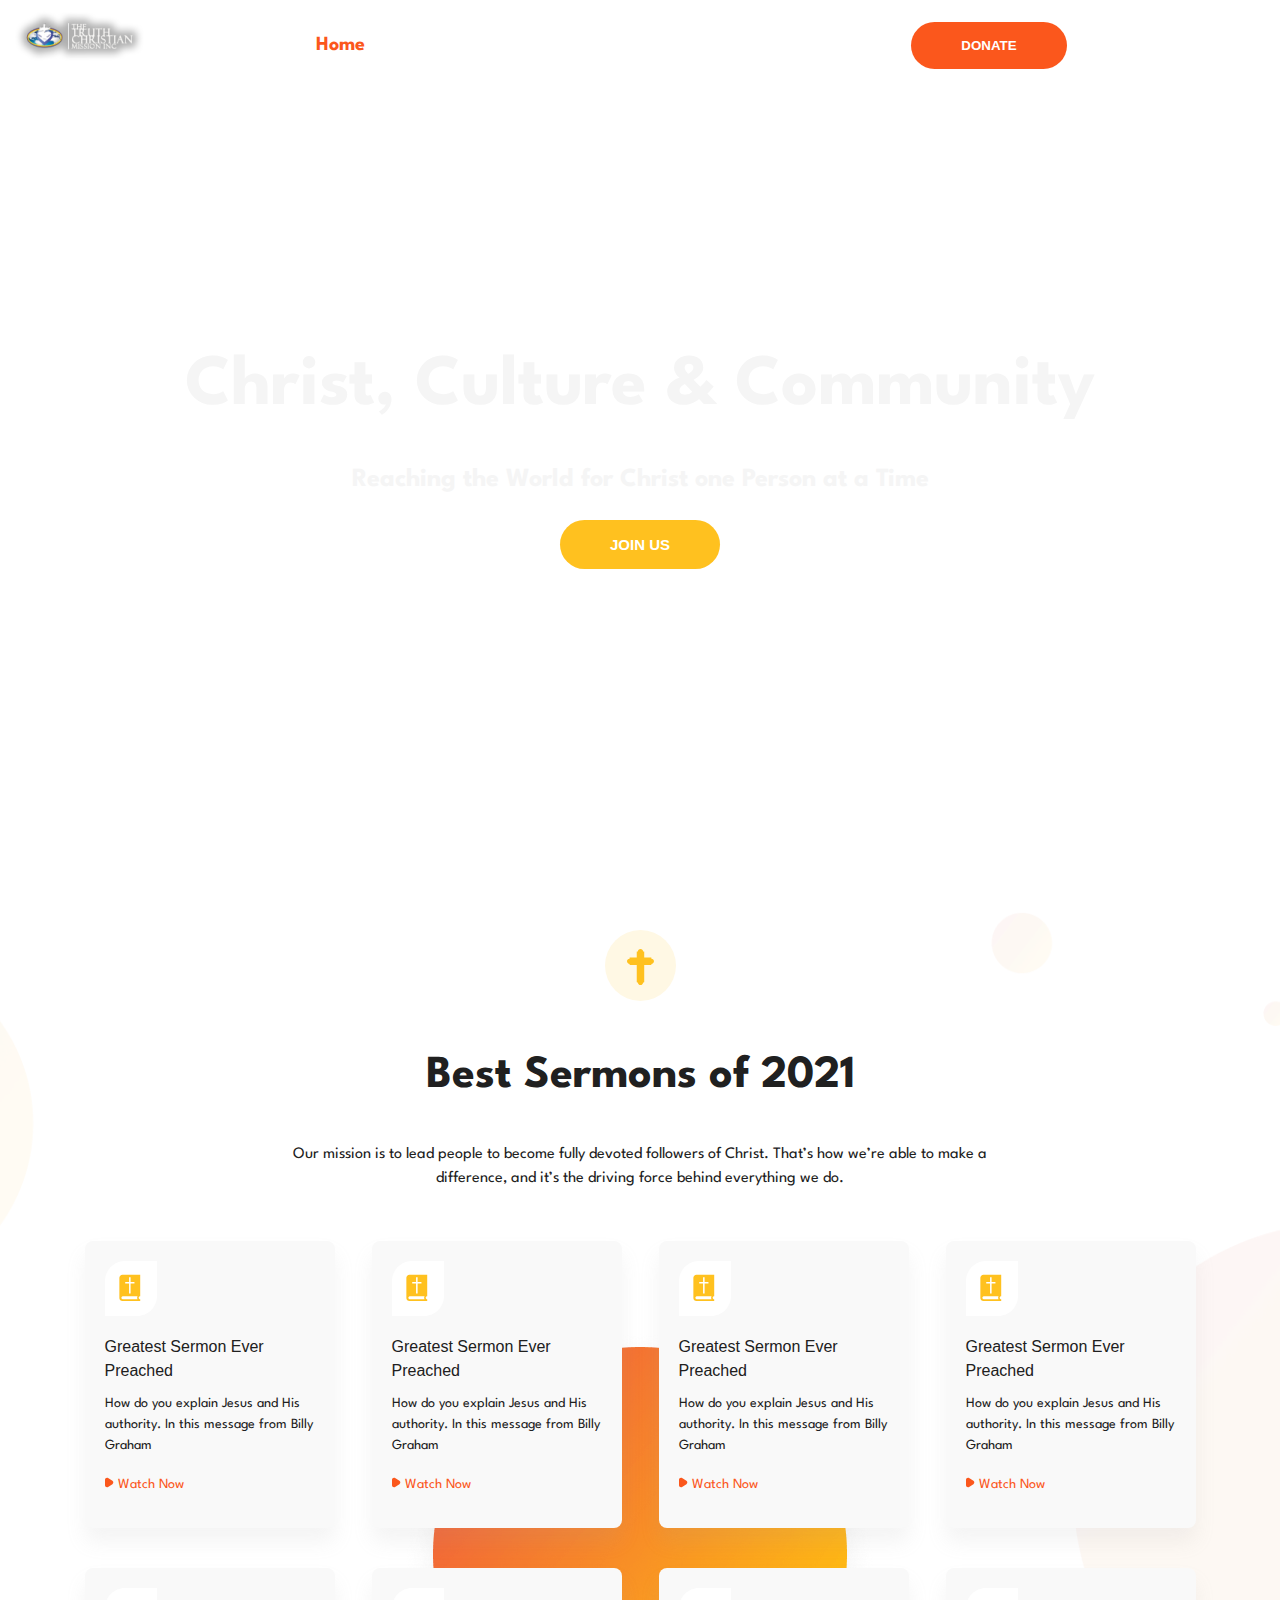
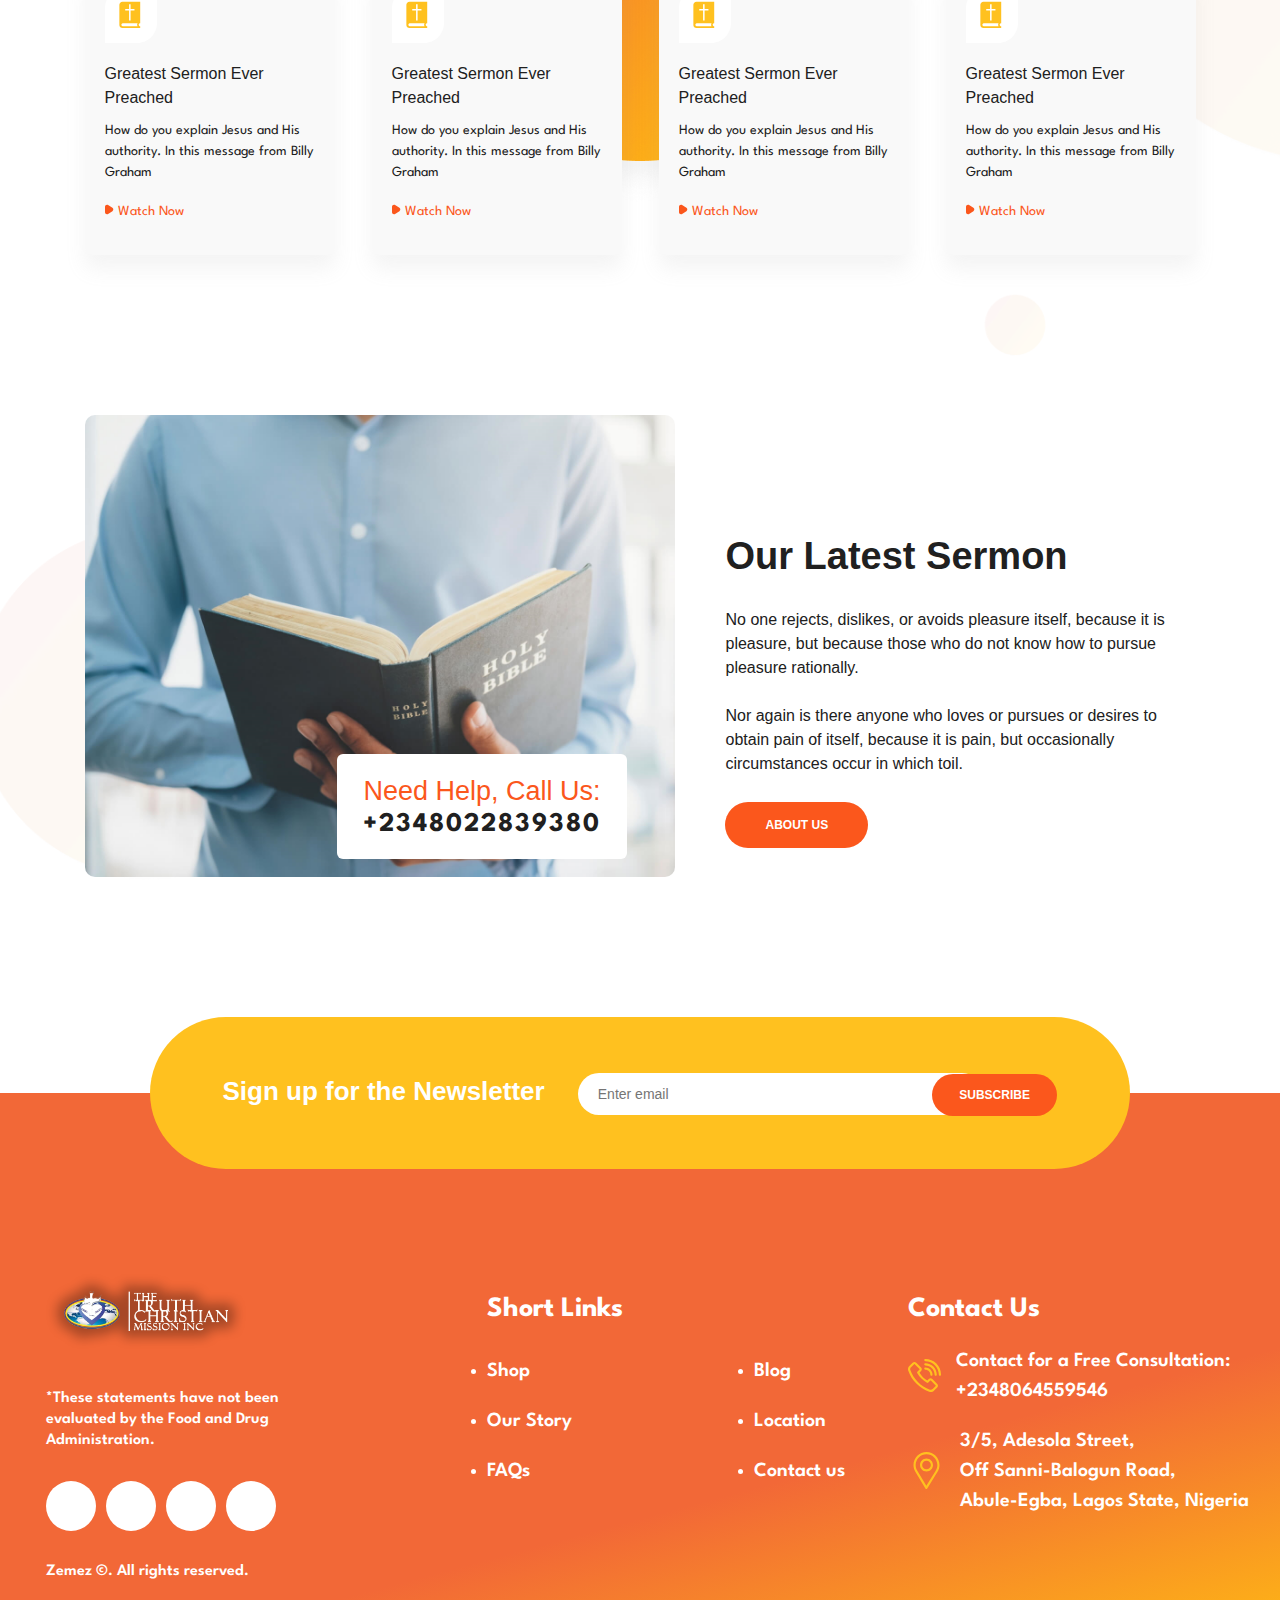
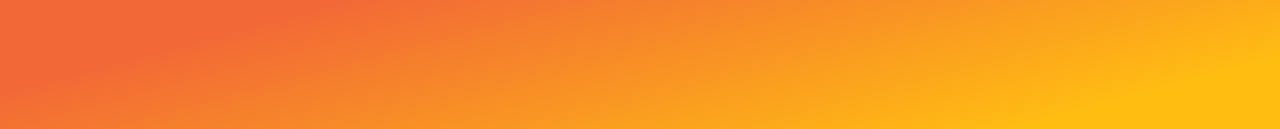
==== commit 66079a7c: "22:50 04/01/2023" ====
--- a/index.html
+++ b/index.html
@@ -182,7 +182,7 @@
                     <img src="/Man-With-Bible.jpeg" alt="">
                     <div class="help-number">
                         <p>Need Help, Call Us:</p>
-                        <span>+23490876543</span>
+                        <span>+2348022839380</span>
                     </div>
                 </div>
                 <div class="para-latest">
@@ -199,8 +199,7 @@
                 </div>
             </div>
         </section>
-        <section>
-            <!-- <h1>Worship With Us</h1> -->
+        <section class="about-us">
         </section>
     </main>
 
--- a/style.css
+++ b/style.css
@@ -511,7 +511,7 @@
 
 /* Styling for Footer */
 footer{
-    min-width: 100%;
+    width: 100%;
     font-family: 'League Spartan', sans-serif;
     color: #FFFFFF;
     padding: 0;
@@ -527,7 +527,7 @@
     background-color: #FFC11F;
     display: flex;
     justify-content: space-around;
-    min-width: 75%;
+    width: 980px;
     padding: 56px 56px 53px 56px;
     border-radius: 160px;
     position: relative;
@@ -554,7 +554,7 @@
     line-height: 21px;
     border-width: 0px 0px 0px 0px;
     box-shadow: 0px 0px 10px 0px rgb(0 0 0 / 0%);
-    min-width: 405px;
+    width: 405px;
     min-height: 42px;
 }
 
@@ -587,7 +587,7 @@
 /* Footer-Content */
 
 .footer-nav{
-    min-width: 100%;
+    max-width: 100%;
     min-height: 430px;
     padding-top: 180px;
     padding-bottom: 117px;
--- a/mobile.css
+++ b/mobile.css
@@ -1,5 +1,9 @@
 
 @media (max-width: 954px){
+    body{
+        width: 934px;
+    }
+
     .navbar{
         max-width: 100%;
         padding: 0 25px;
@@ -21,6 +25,14 @@
     .navbar-collapse .sidebar-logo .fa-xmark,
     .navbar-collapse .sidebar-logo .logo_ttcm{
        display: none;
+    }
+
+    .sign-up{
+        width: 904px;
+        height: 161px;
+        display: block;
+        text-align: center;
+        padding: 30px 15px 42px 15px;
     }
 
 }
@@ -149,10 +161,25 @@
         margin: 0;
         margin-bottom: 8px;
     }
+    .sermon-boxes{
+        margin: 0;
+        display: grid;
+        background-image: none;
+    }
+
+    .top-box,
+    .bottom-box{
+        display: block;
+        justify-content: center;
+        min-width: 100%;
+    }
 
 }
 
 @media (max-width: 500px){
+    /* body{
+        margin: 0 20px;
+    } */
     .overview{
         height: 70vh;
     }
@@ -172,7 +199,15 @@
     
     .sermon-boxes{
         margin: 0;
-        display: block;
+        display: grid;
+        background-image: none;
+    }
+
+    .top-box,
+    .bottom-box{
+        display: block;
+        justify-content: center;
+        width: 100%;
     }
 
     .box{
@@ -184,6 +219,128 @@
         margin-bottom: 30px;
     }
 
+    .latest-sermon{
+        display: block;
+    }
+
+    .img-latest{
+        position: relative;
+        width: 90%;
+        margin: 0 auto;
+    }
+
+    .img-latest .help-number{
+        background-color: #fff;
+        border-radius: 6px 6px 6px 6px;
+        padding: 20px 26px 17px 26px;
+        position: absolute;
+        right: 1.5rem;
+        bottom: 4rem;
+        z-index: 22;
+        align-self: flex-end;
+    }
+    
+    .img-latest .help-number p{
+        font-size: 24px;
+    }
+    
+    .img-latest .help-number span{    
+        font-size: 24px;
+    }
+        
+    .para-latest{
+        margin: 20px 0 0 0;
+        width: 100%;
+        /* align-items: center;
+        align-content: center; */
+    }
+        
+    .para-latest h1{
+        font-size: 26px;
+        line-height: 1.4em;
+    }
+
+    .para-latest p{
+        font-size: 14px;
+    }
+
+    /* Footer */
+    .sign-up{
+        margin: 0 auto;
+        width: 100%;
+        height: 204px;
+        justify-content: center;
+        border-radius: 50px;
+    }
+
+    .sign-up .form{
+        width: 100%;
+    }
+
+    .sign-up p{
+        font-size: 20px;
+        padding: 0 0 15px 0;
+    }
+
+    .sign-up .form input{
+        padding: 11px 15px 10px 15px;
+        width: 100%;
+        /* min-height: 42px; */
+    }
+    
+    .sign-up .form button{
+        width: 100%;
+        padding: 11px 15px 10px 15px;
+        margin: 10px 0px 0px 0px;
+        border-radius: 90px;
+    }
+
+    /* Footer Content */
+
+    .footer-nav{
+        display: block;
+    }
+    
+    /* Short Links */
+    .short-links{
+        width: 100%;
+        margin: 33px 15px 0px 15px;
+    }
+
+    .short-links h2{
+        font-size: 21px;
+    }
+
+    .lists{
+        justify-content: space-around;
+        margin-left: -55px;
+    }
+
+    .lists ul li{
+        font-size: 16px;
+    }
+    
+    /* Contact Us */
+    .contact-us{
+        margin: 30px 15px 0px 15px;
+    }
+
+    .contact-us h2{
+        font-size: 21px;
+        font-weight: 500;
+    }
+
+    .telephone img,
+    .location img{
+        font-size: 25px;
+    }
+
+    .telephone p,
+    .location p{
+        font-size: 16px;
+    }
+
+    
 }
 
 
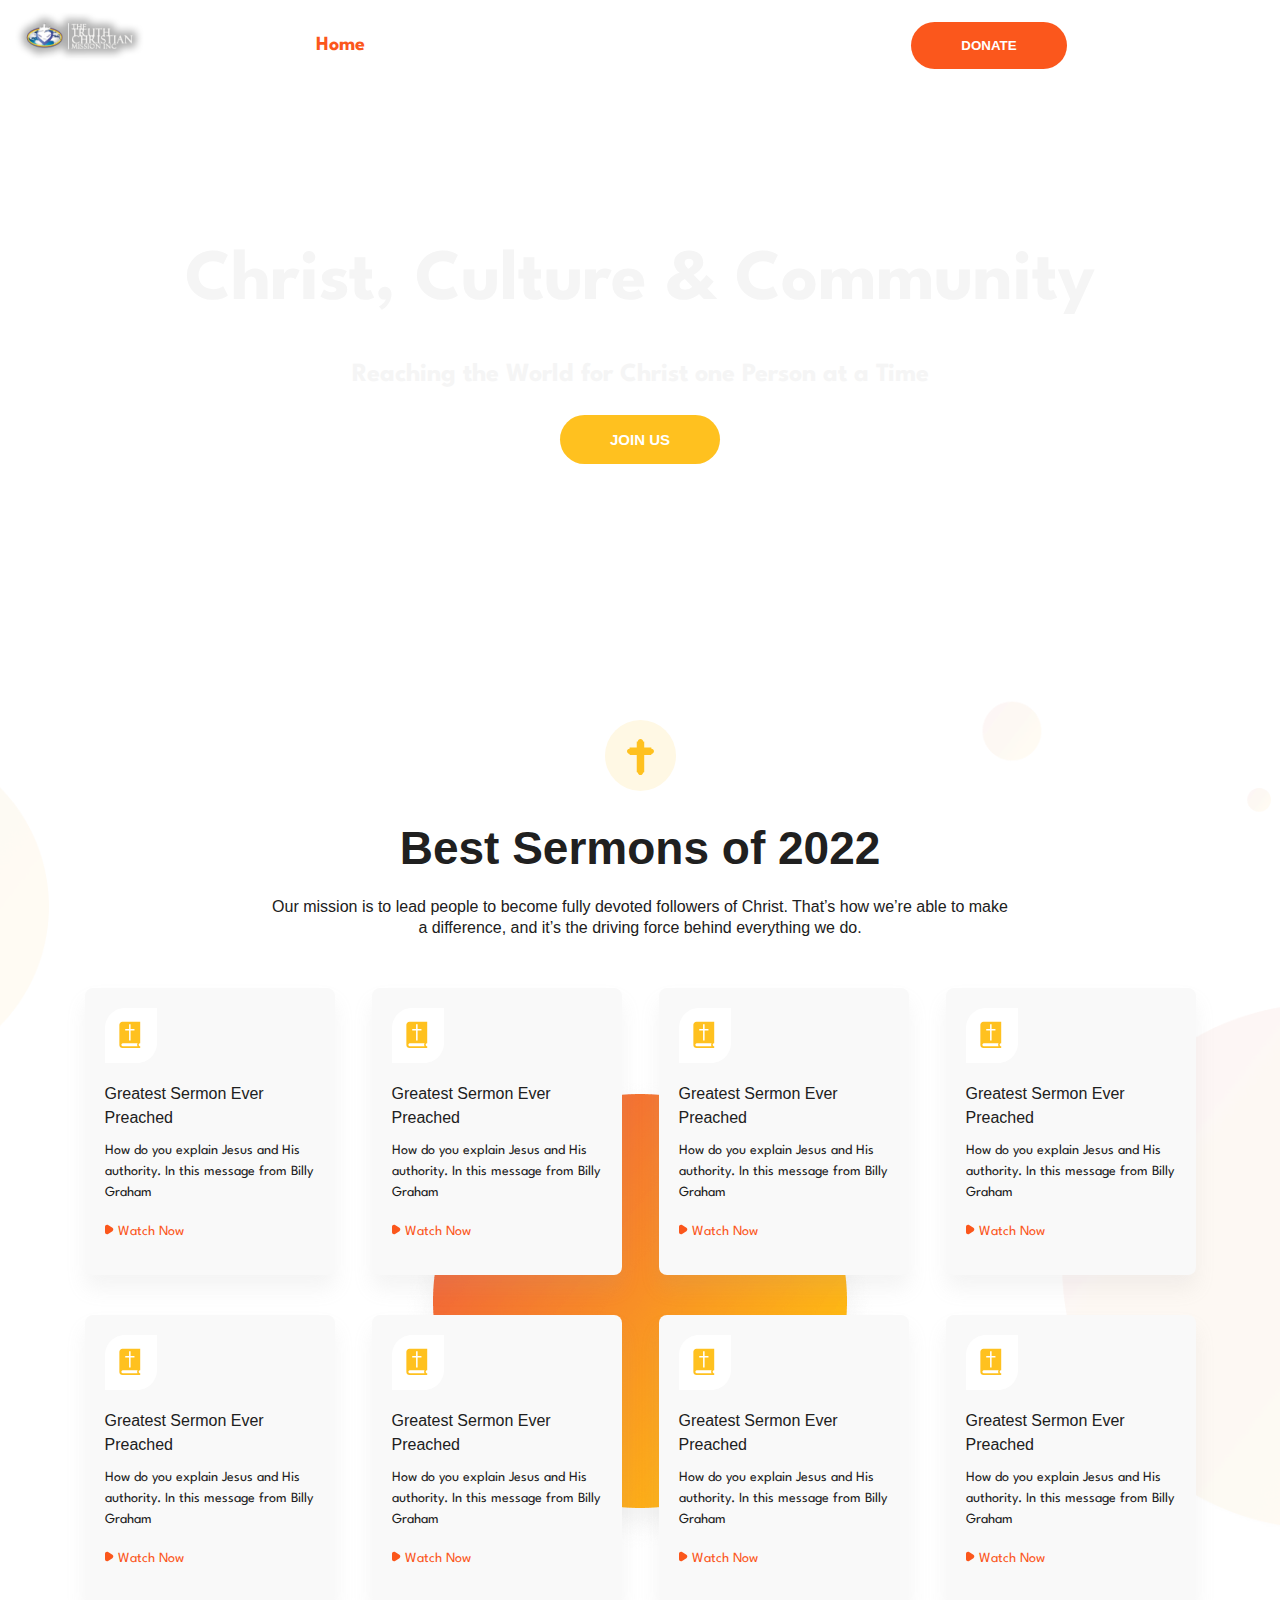
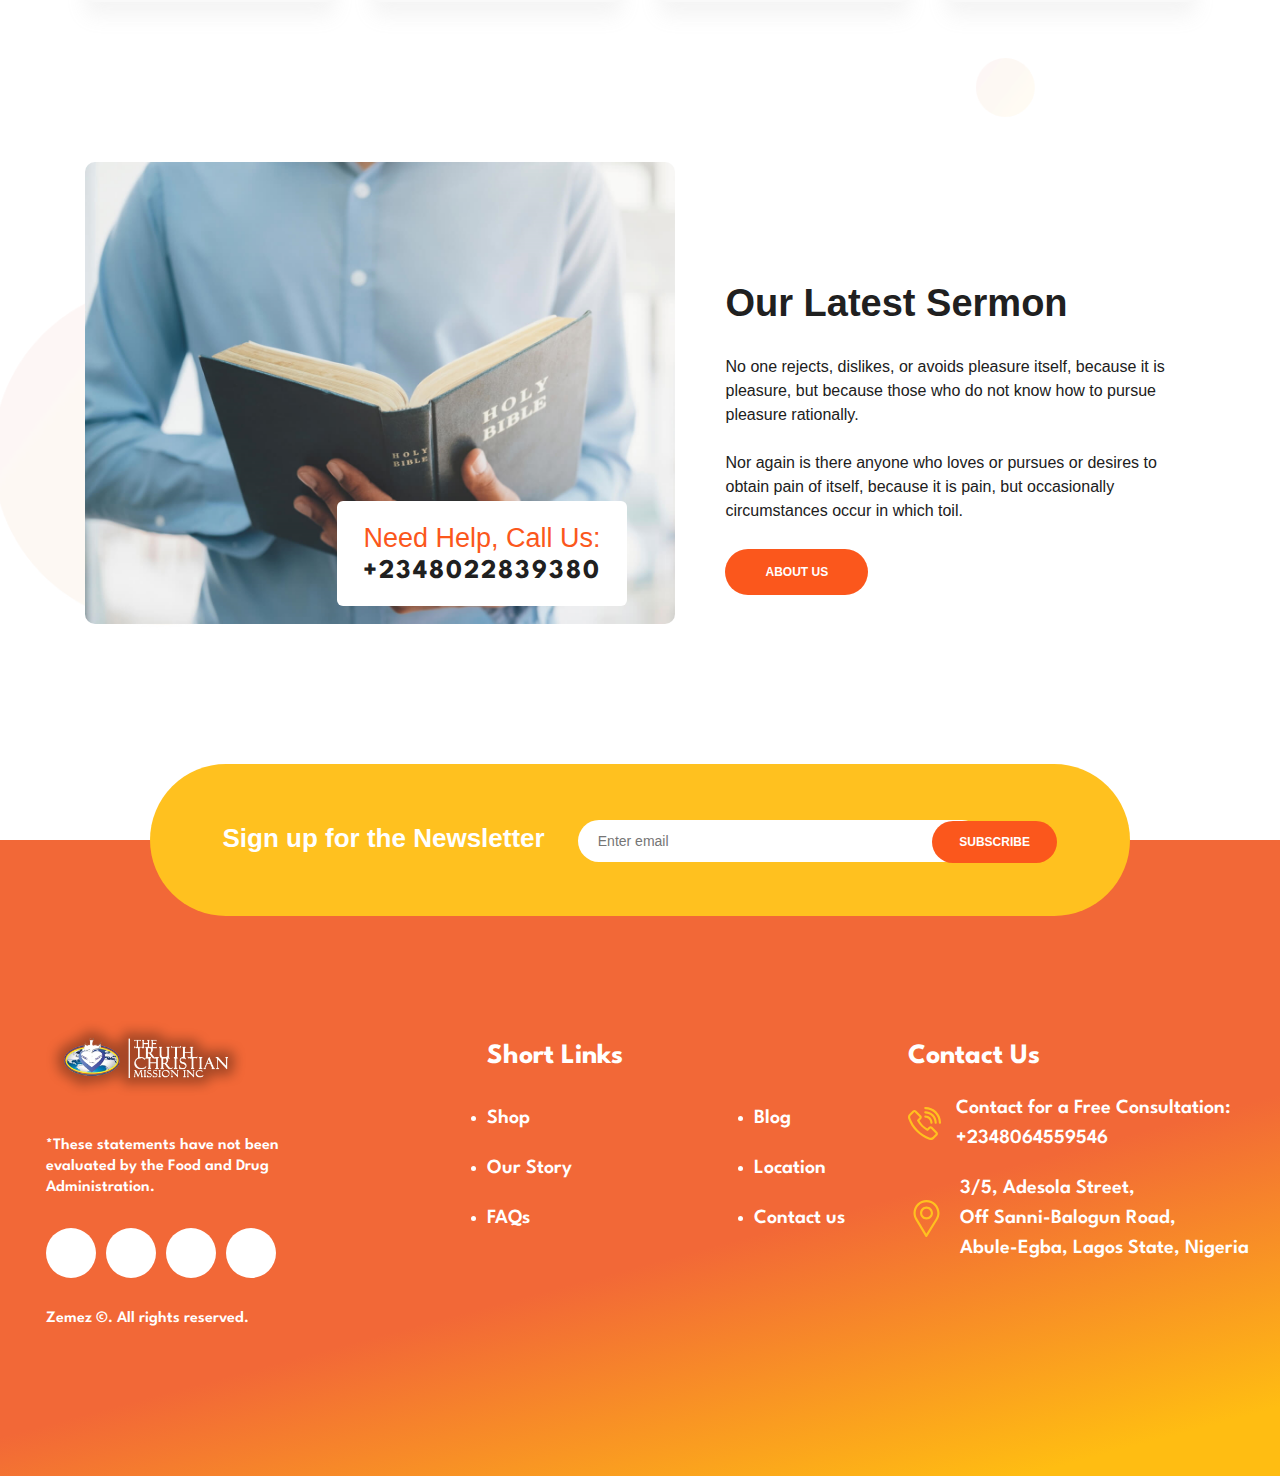
==== commit a6905ce2: "tweaked a couple things in the largest size" ====
--- a/index.html
+++ b/index.html
@@ -105,7 +105,7 @@
                     <img src="/cross.svg" alt="cross">
                 </div>
                 <div class="cross-h1">
-                    <h1>Best Sermons of 2021</h1>
+                    <h1>Best Sermons of 2022</h1>
                 </div>
                 <div class="cross-para">
                     <p>Our mission is to lead people to become fully devoted followers of Christ. 
--- a/style.css
+++ b/style.css
@@ -230,7 +230,7 @@
 /* Styling for Main */
 .overview{
     /* margin-top: -90px; */
-    height: 90vh;
+    min-height: 600px;
     width: 100%;
     position: relative;
     color: hsl(0, 0%, 96%);
@@ -314,11 +314,22 @@
 
 .sermons-section .top .cross-h1{
     font-size: 23px;
+    line-height: 1.4em;
+    font-weight: 700;
+    color: #202020;
+    font-family: "DM Sans", Sans-serif;
     margin-bottom: 32px;
+    overflow-wrap: break-word;
 }
 
 
 .sermons-section .top .cross-para{
+    text-align: center;
+    color: #202020;
+    font-family: "DM Sans", Sans-serif;
+    font-size: 16px;
+    font-weight: 400;
+    line-height: 21px;
     margin: 0 182.5px;
     margin-bottom: 50px;
 }
--- a/mobile.css
+++ b/mobile.css
@@ -115,7 +115,7 @@
     }
 
     .overview{
-        height: 70vh;
+        min-height: 600px;
     }
     
     .overview .wlcm-txt{
@@ -161,6 +161,7 @@
         margin: 0;
         margin-bottom: 8px;
     }
+
     .sermon-boxes{
         margin: 0;
         display: grid;
@@ -171,15 +172,12 @@
     .bottom-box{
         display: block;
         justify-content: center;
-        min-width: 100%;
+        width: 100%;
     }
 
 }
 
 @media (max-width: 500px){
-    /* body{
-        margin: 0 20px;
-    } */
     .overview{
         height: 70vh;
     }
@@ -201,6 +199,7 @@
         margin: 0;
         display: grid;
         background-image: none;
+        justify-content: center;
     }
 
     .top-box,
@@ -251,6 +250,7 @@
     .para-latest{
         margin: 20px 0 0 0;
         width: 100%;
+        text-align: center;
         /* align-items: center;
         align-content: center; */
     }
@@ -265,9 +265,18 @@
     }
 
     /* Footer */
+    footer{
+        display: block;
+        justify-content: center;
+    }
+    
+    .newsletter-form{
+        width: 100%;
+    }   
+
     .sign-up{
-        margin: 0 auto;
-        width: 100%;
+        /* margin: 0 auto; */
+        width: 80%;
         height: 204px;
         justify-content: center;
         border-radius: 50px;
@@ -300,10 +309,14 @@
     .footer-nav{
         display: block;
     }
+
+    .footer-nav .socials{
+        text-align: center;
+    }
     
     /* Short Links */
     .short-links{
-        width: 100%;
+        width: 90%;
         margin: 33px 15px 0px 15px;
     }
 
@@ -312,8 +325,8 @@
     }
 
     .lists{
-        justify-content: space-around;
-        margin-left: -55px;
+        justify-content: safe;
+        /* margin-left: -55px; */
     }
 
     .lists ul li{
@@ -344,7 +357,7 @@
 }
 
 
-@media (max-width: 330px){
+/* @media (max-width: 330px){
     .overview .wlcm-txt{
         padding-top: 0;
     }
@@ -374,4 +387,4 @@
         margin-bottom: 10px;
     }
 
-}+} */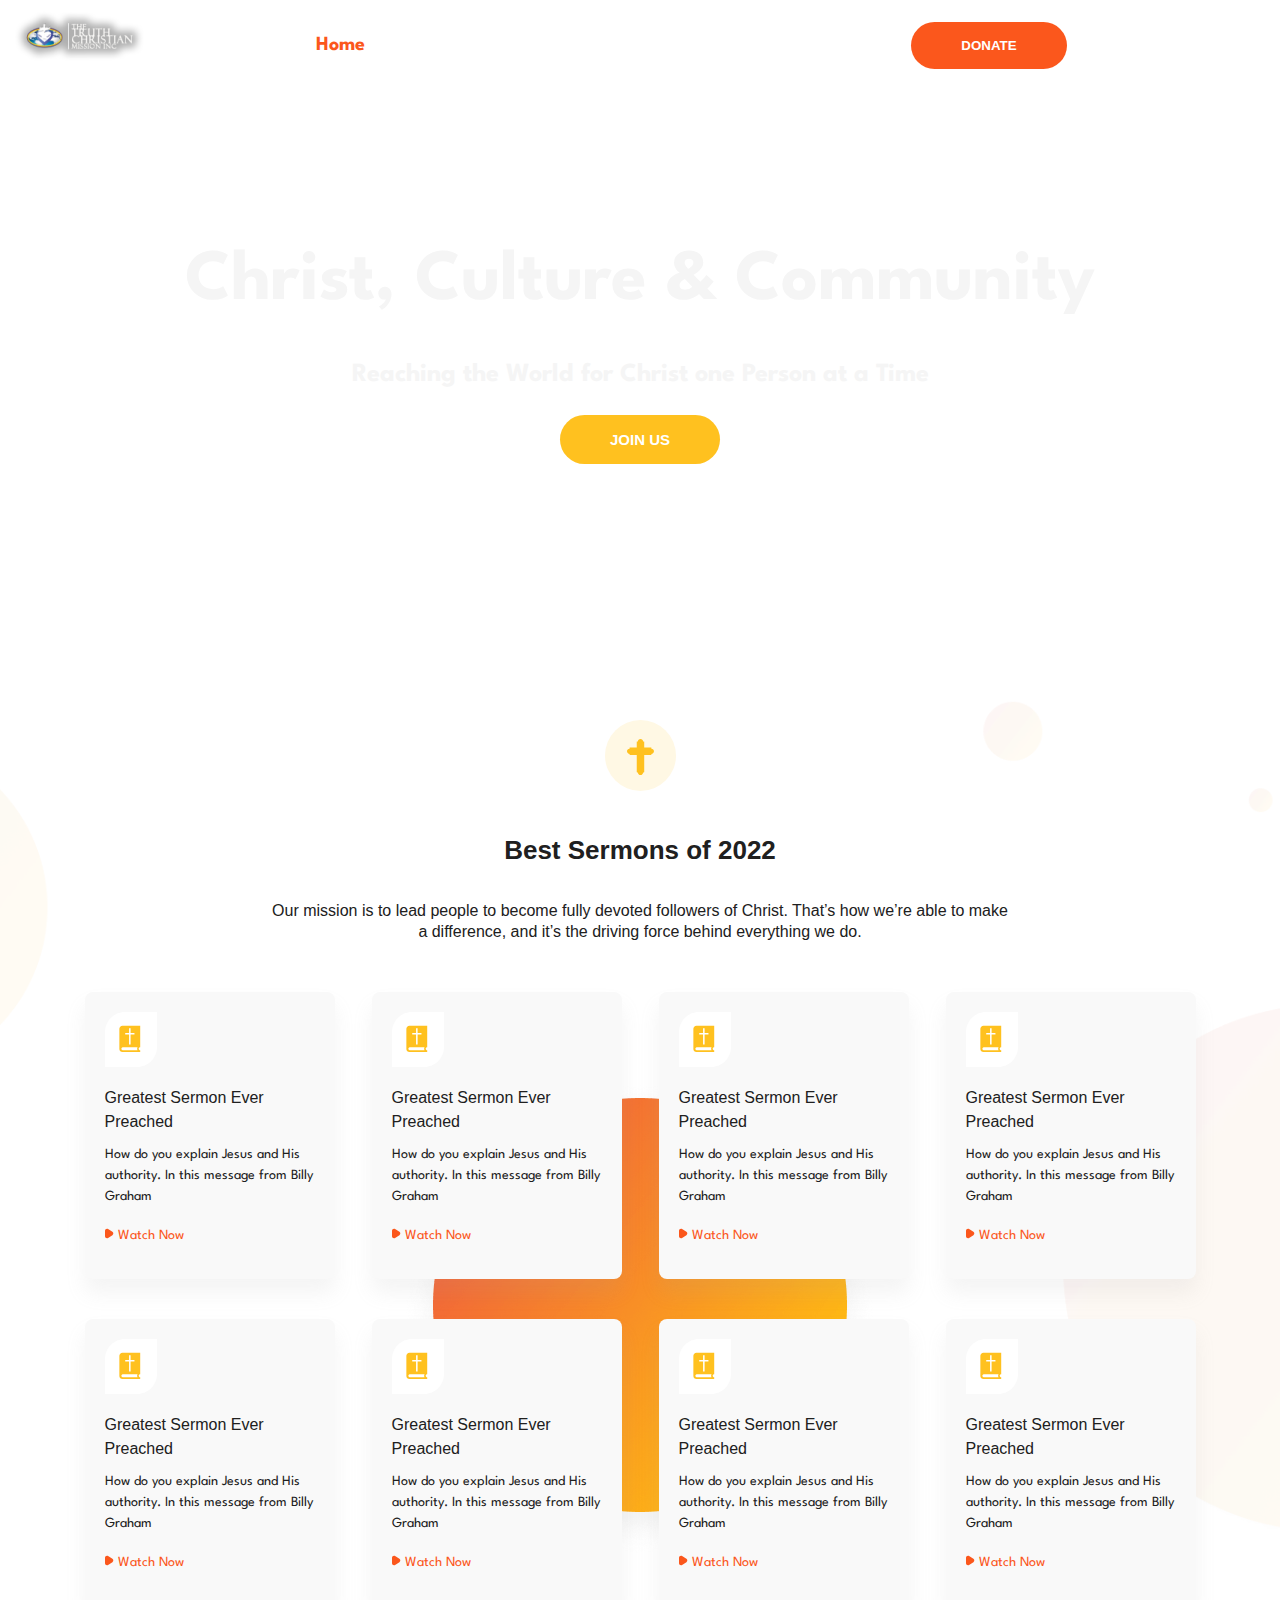
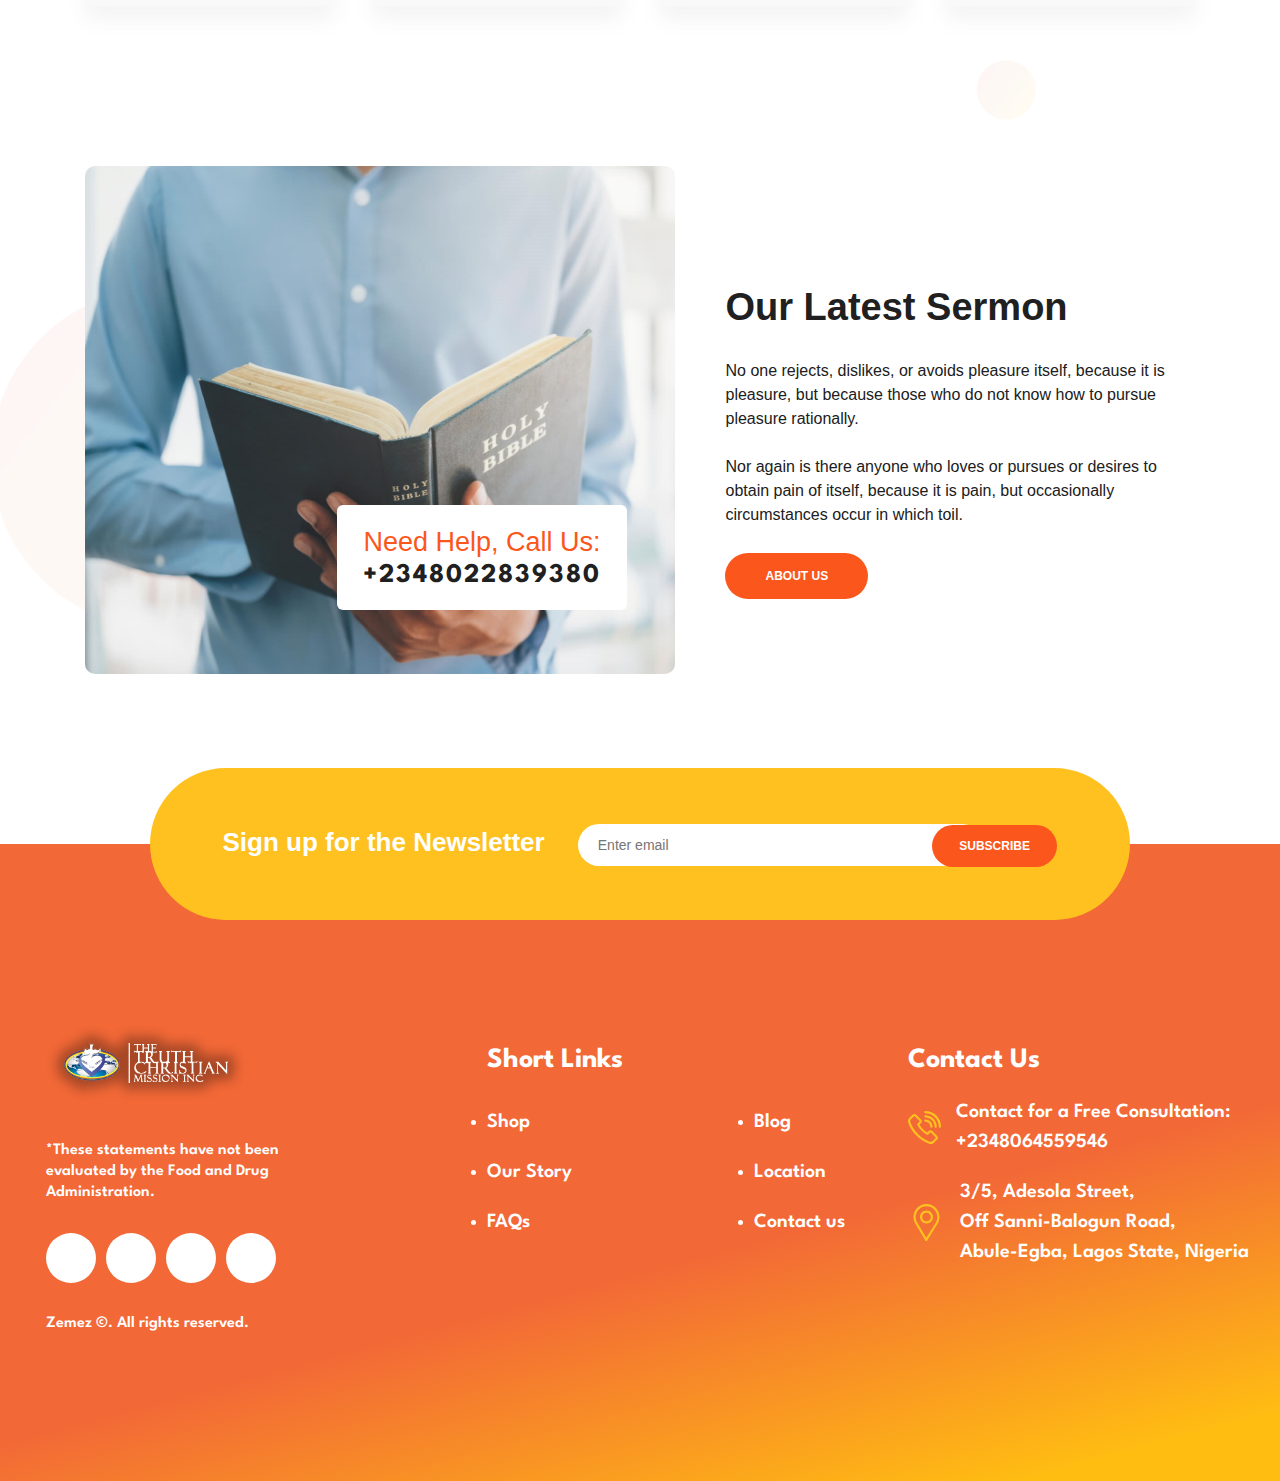
==== commit 31f3d1b3: "removed slashes to make image visibility possible in github deployment" ====
--- a/index.html
+++ b/index.html
@@ -23,7 +23,7 @@
             <div class="navbar-collapse">
                 <div class="sidebar-logo">
                     <span class="logo_ttcm">
-                        <img src="/TTCM_LOGO-1.png" alt="The Truth Christian Mission Logo">
+                        <img src="TTCM_LOGO-1.png" alt="The Truth Christian Mission Logo">
                     </span>
                     <i class="fa-solid fa-xmark"></i>
                 </div>
@@ -102,7 +102,7 @@
         <section class="sermons-section">
             <div class="top">
                 <div class="cross-img">
-                    <img src="/cross.svg" alt="cross">
+                    <img src="cross.svg" alt="cross">
                 </div>
                 <div class="cross-h1">
                     <h1>Best Sermons of 2022</h1>
@@ -179,7 +179,7 @@
 
             <div class="latest-sermon">
                 <div class="img-latest">
-                    <img src="/Man-With-Bible.jpeg" alt="">
+                    <img src="Man-With-Bible.jpeg" alt="">
                     <div class="help-number">
                         <p>Need Help, Call Us:</p>
                         <span>+2348022839380</span>
--- a/style.css
+++ b/style.css
@@ -313,25 +313,31 @@
 
 
 .sermons-section .top .cross-h1{
-    font-size: 23px;
+    margin-bottom: 32px;
+    
+}
+
+.sermons-section .top .cross-h1 h1{
+    font-size: 26px;
     line-height: 1.4em;
     font-weight: 700;
     color: #202020;
     font-family: "DM Sans", Sans-serif;
-    margin-bottom: 32px;
     overflow-wrap: break-word;
 }
-
 
 .sermons-section .top .cross-para{
     text-align: center;
+    margin: 0 182.5px;
+    margin-bottom: 50px;
+}
+
+.sermons-section .top .cross-para{
     color: #202020;
     font-family: "DM Sans", Sans-serif;
     font-size: 16px;
     font-weight: 400;
     line-height: 21px;
-    margin: 0 182.5px;
-    margin-bottom: 50px;
 }
 
 .sermon-boxes{
@@ -404,6 +410,7 @@
 }
 
 .img-latest img{
+    height: 100%;
     width: 100%;
     border-radius: 10px;
 }
--- a/mobile.css
+++ b/mobile.css
@@ -1,3 +1,26 @@
+@media (max-width: 1024px){
+    .sermon-boxes{
+        display: flex;
+        /* flex-direction: column; */
+        justify-content: space-between;
+    }
+    
+    .top-box,
+    .bottom-box{
+        display: block;
+    }
+
+    .sermon-boxes .box{
+        text-align: left;
+        width: 413.5px;
+        height: 243px;
+        margin: 0px 0px 30px 0px;
+        padding: 30px;
+        background-color: #F9F9F9;
+        border-radius: 8px;
+        box-shadow: 0px 14px 20px 0px rgb(165 165 165 / 12%);
+    }
+}
 
 @media (max-width: 954px){
     body{
@@ -357,34 +380,57 @@
 }
 
 
-/* @media (max-width: 330px){
-    .overview .wlcm-txt{
-        padding-top: 0;
-    }
-
-    .sermons-section{
-        max-width: 100%;
-        padding: 4px;
-    }
-
-    .sermons-section .top .cross-para{
-        margin: 0;
-        margin-bottom: 8px;
-    }
-
-    
-    .sermon-boxes{
-        display: block;
-        margin: 0;
-        max-width: 100%;
-        background-image: none;
-    }
-
-    
+@media (max-width: 376px){
+    .sermons-section .top .cross-h1{
+        margin-bottom: 15px;
+    }
+
+    .sermons-section .top .cross-h1 h1{
+        font-size: 26px;
+        
+    }
+
     .sermon-boxes .box{
-        margin: 0;
-        width: 100%;
-        margin-bottom: 10px;
-    }
-
-} */+        width: 328px;
+        height: 258px;
+    }
+}
+
+@media (max-width: 330px){
+    .sermon-boxes .box{
+        width: 290px;
+        height: 243px;
+    }
+
+    .sermon-boxes .box h1{
+        /* margin: 0; */
+        font-size: 14px;
+    }
+    
+    .img-latest{
+        height: 390px;
+        position: relative;
+        width: 90%;
+        margin: 0 auto;
+    }
+
+    .img-latest .help-number{
+        background-color: #fff;
+        width: 243px;
+        height: 160px;
+        border-radius: 6px;
+        padding: 20px 26px 17px 26px;
+        position: absolute;
+        right: 1rem;
+        bottom: 2rem;
+        z-index: 22;
+        align-self: flex-end;
+    }
+
+    /* Footer */
+    .sign-up{
+        height: 232px;
+
+    }
+
+}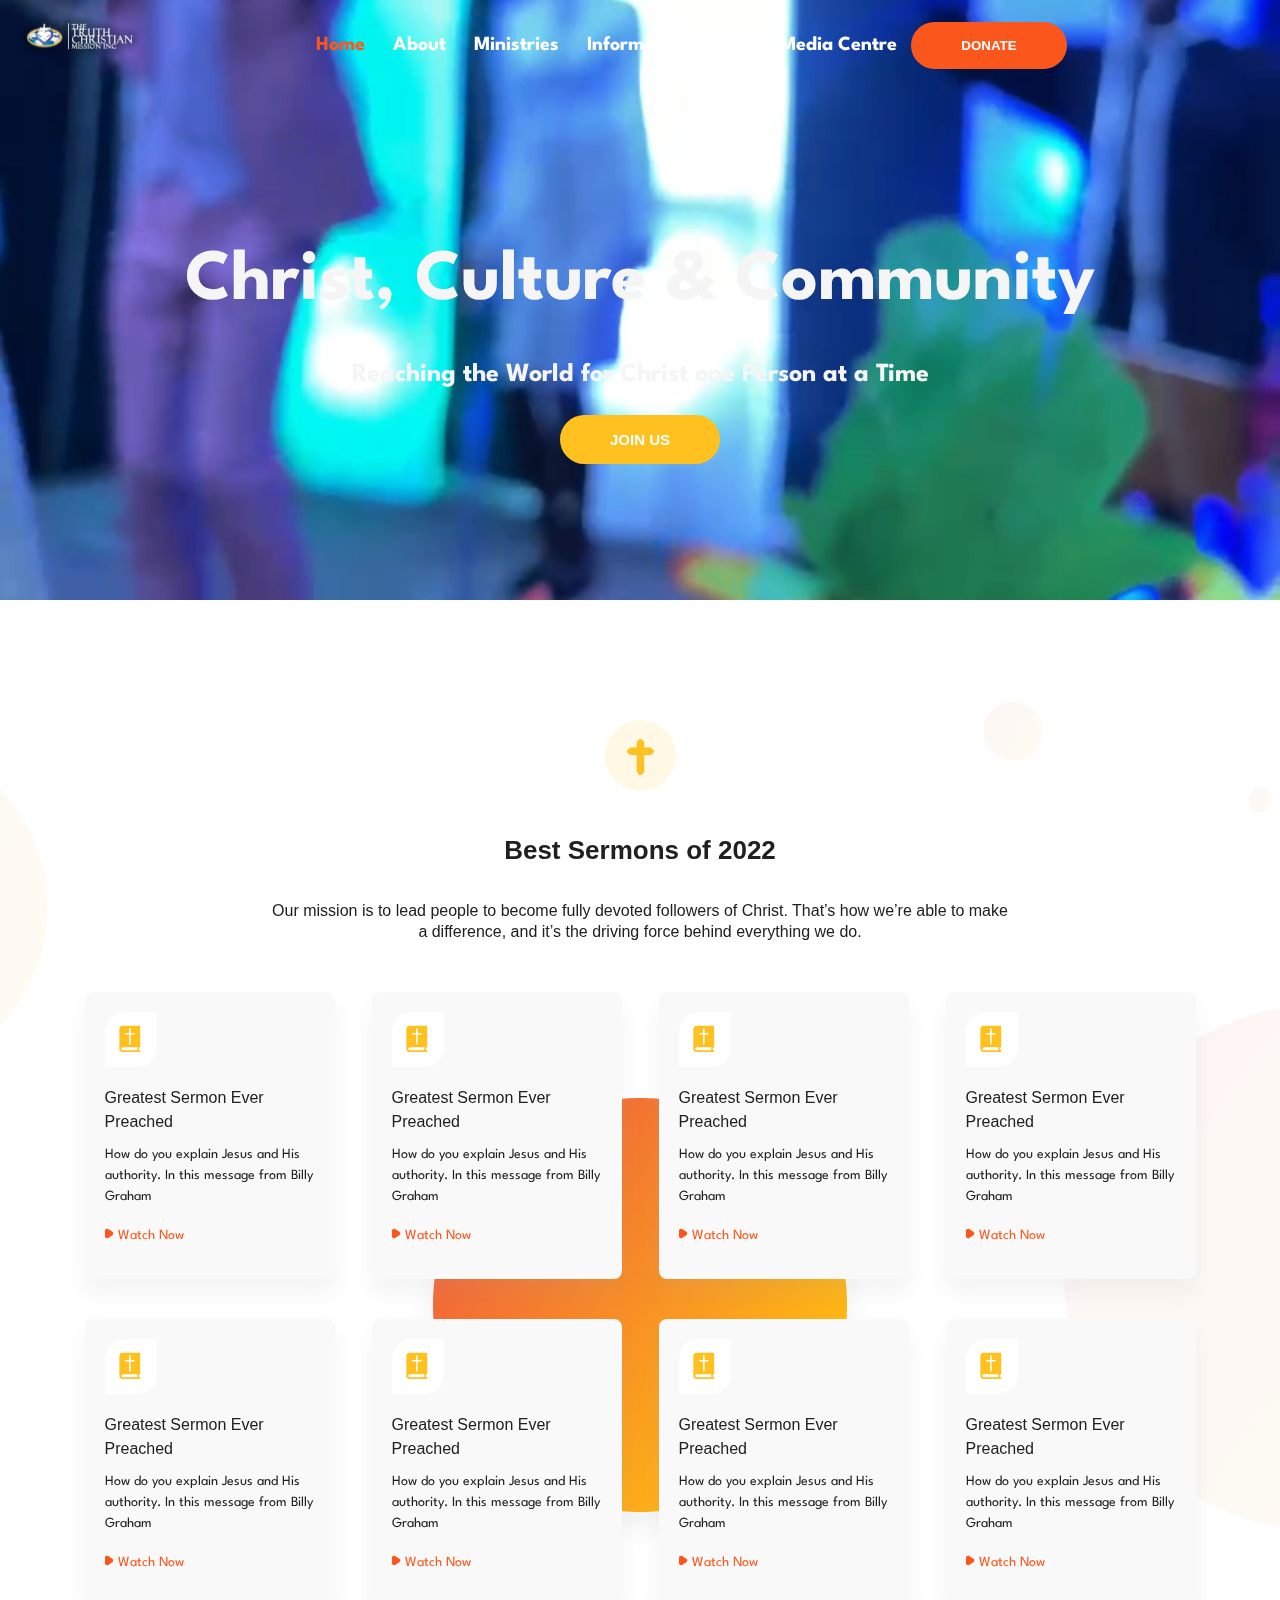
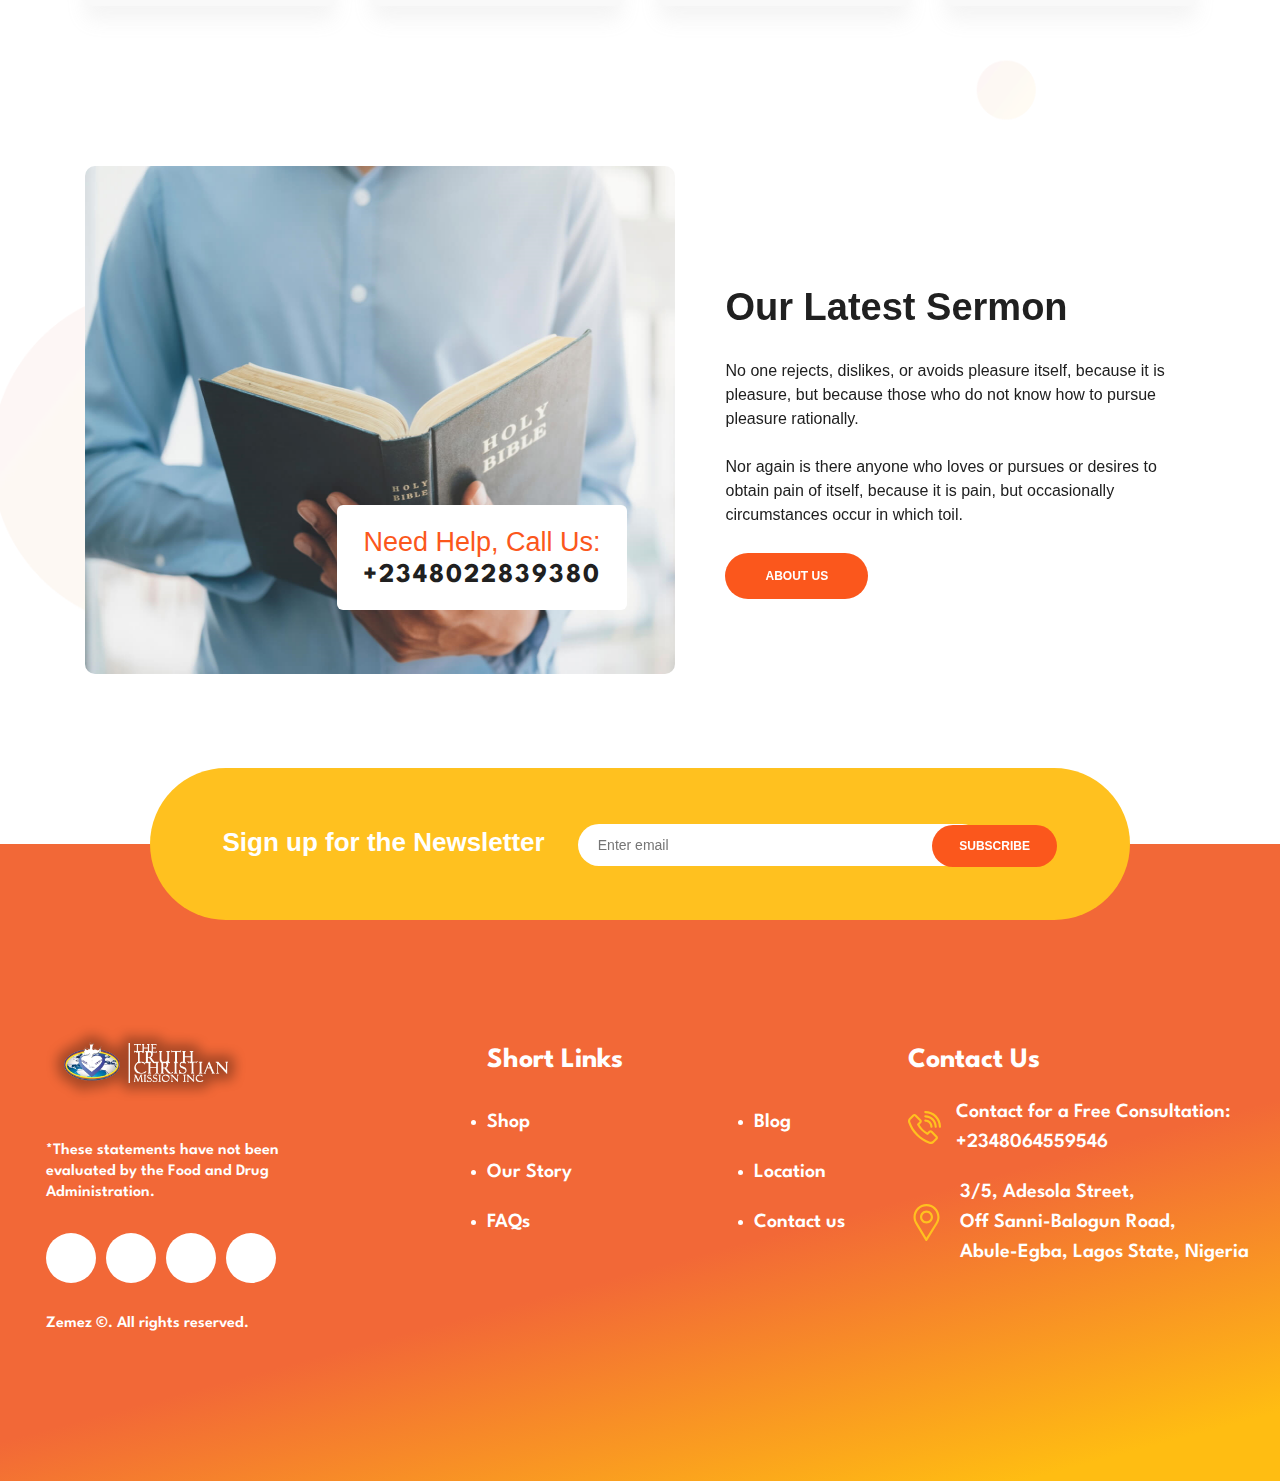
==== commit 2f4c69ec: "Rectifying video background invisibility on github deployment" ====
--- a/index.html
+++ b/index.html
@@ -23,7 +23,7 @@
             <div class="navbar-collapse">
                 <div class="sidebar-logo">
                     <span class="logo_ttcm">
-                        <img src="TTCM_LOGO-1.png" alt="The Truth Christian Mission Logo">
+                        <img src="TTCM_LOGO-1.png" alt="TTCM Logo">
                     </span>
                     <i class="fa-solid fa-xmark"></i>
                 </div>
@@ -90,7 +90,7 @@
         </a>
 
         <div class="overview">
-            <video src="Worship background.mp4" muted loop autoplay></video>
+            <video src="Worship-Background.mp4" muted loop autoplay></video>
             
             <div class="wlcm-txt">
                 <h1>Christ, Culture & Community</h1>
@@ -179,7 +179,7 @@
 
             <div class="latest-sermon">
                 <div class="img-latest">
-                    <img src="Man-With-Bible.jpeg" alt="">
+                    <img src="Man-With-Bible.jpeg" alt="Man Holding Bible">
                     <div class="help-number">
                         <p>Need Help, Call Us:</p>
                         <span>+2348022839380</span>
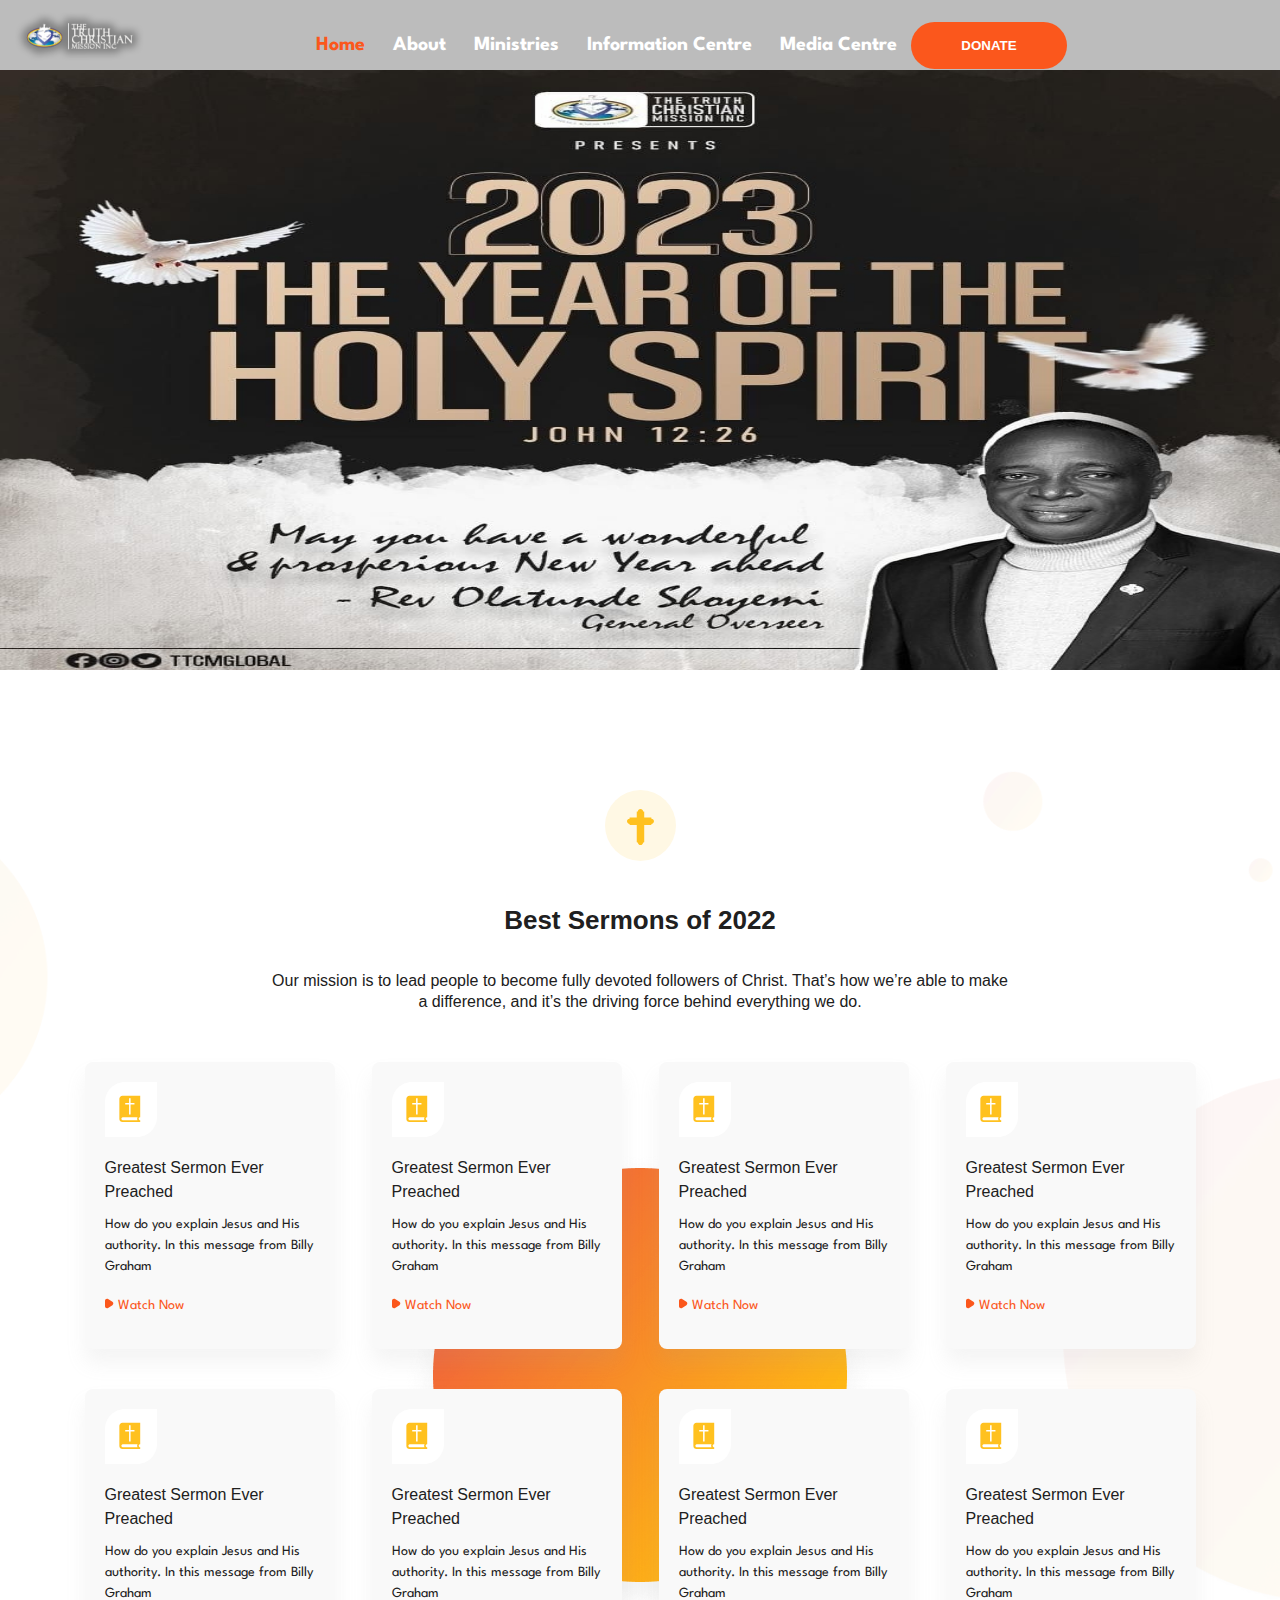
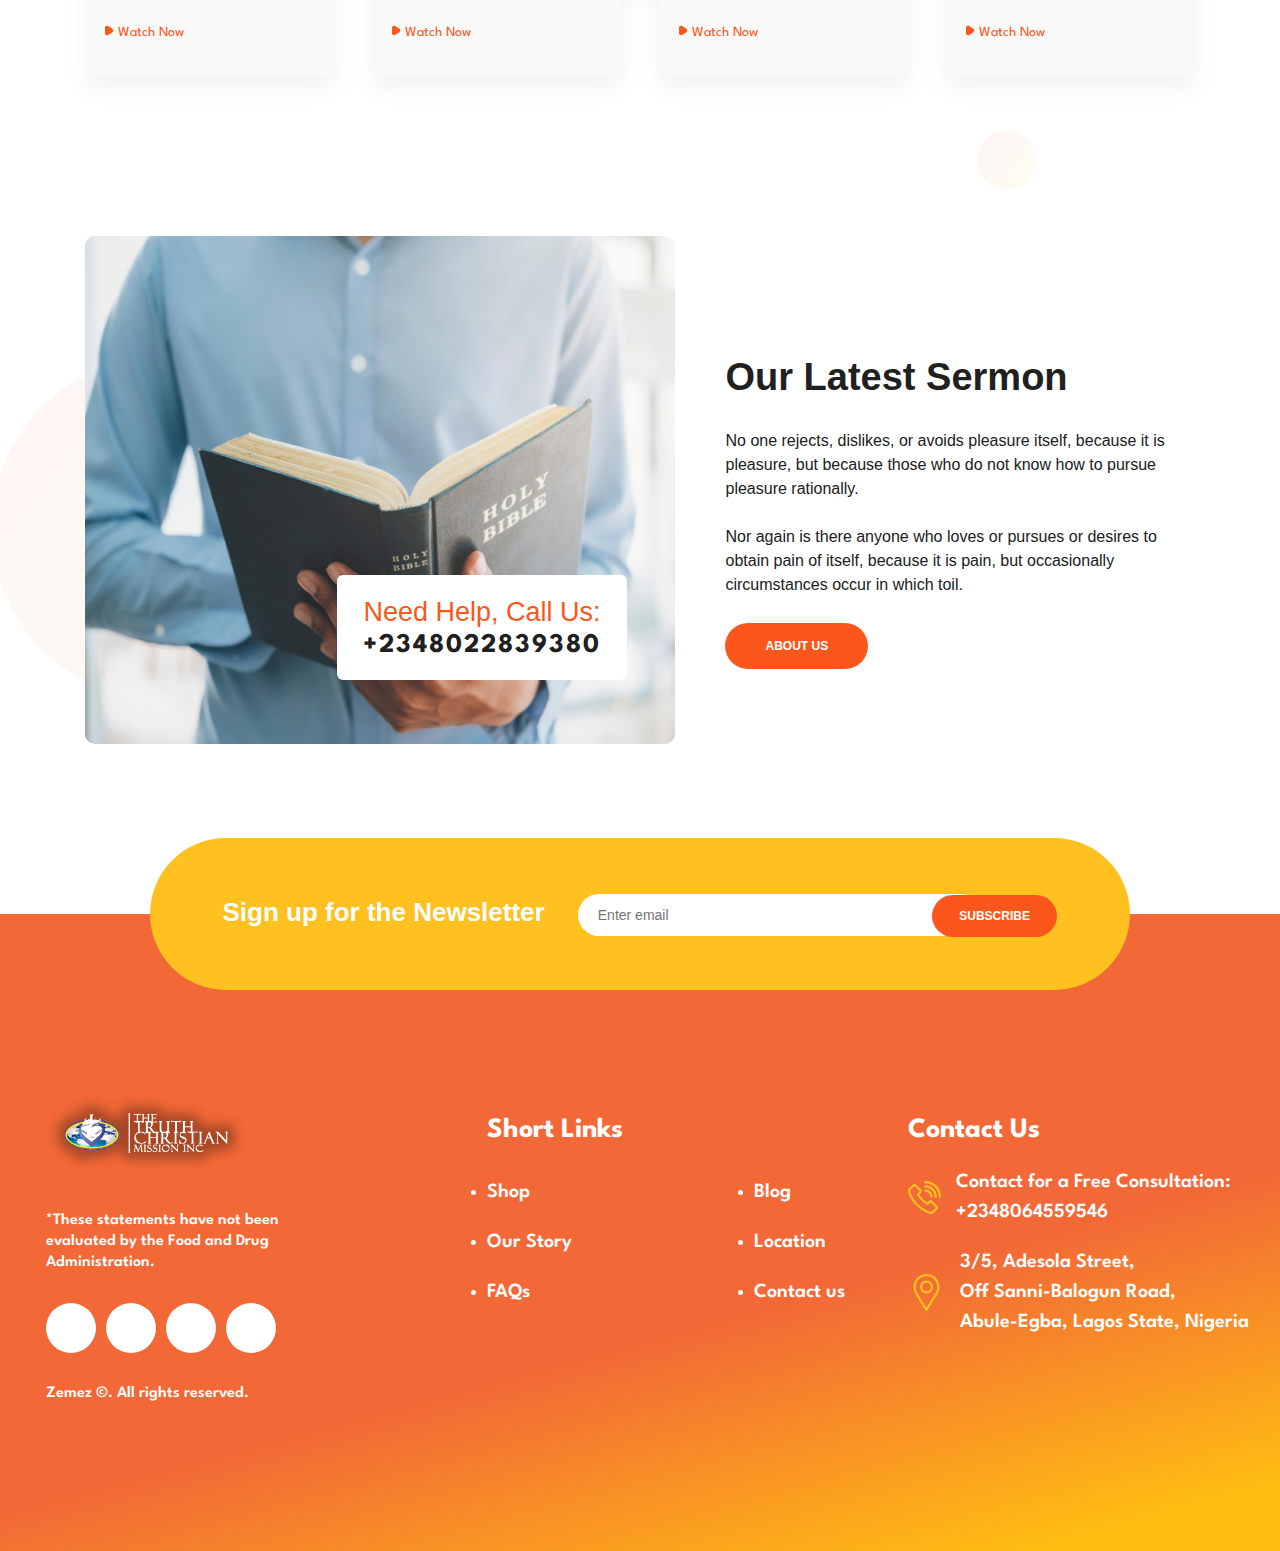
==== commit 72660367: "Changed Overview Background" ====
--- a/index.html
+++ b/index.html
@@ -90,13 +90,14 @@
         </a>
 
         <div class="overview">
-            <video src="Worship-Background.mp4" muted loop autoplay></video>
+            <!-- <video src="Worship-Background.mp4" muted loop autoplay></video> -->
+            <img src="TTCM-background-overview-image.jpg" alt="Background Overview" width="50%" height="50%">
             
-            <div class="wlcm-txt">
+            <!-- <div class="wlcm-txt">
                 <h1>Christ, Culture & Community</h1>
                 <p>Reaching the World for Christ one Person at a Time</p>
                 <button> <a href="">JOIN US</a> </button>
-            </div>
+            </div> -->
         </div>
 
         <section class="sermons-section">
--- a/style.css
+++ b/style.css
@@ -20,13 +20,13 @@
 
 /* NAVBAR STYLING */
 nav{
-    position: absolute;
+    /* position: absolute;
     top: 0;
-    left: 0;
+    left: 0; */
     width: 100%;
     height: 70px;
     z-index: 2;
-    /* background-color: rgba(34, 34, 34, 0.3); */
+    background-color: rgba(34, 34, 34, 0.3);
     /* box-shadow: 0 1px 2px rgba(0, 0, 0, 0.2); */
 }
 
@@ -240,18 +240,28 @@
     justify-content: center;
     align-items: center;
 }
-
+/* 
 .overview video{
     position: absolute;
     /* top: 0;
-    left: 0; */
+    left: 0; 
     bottom: 0;
     right: 0;
     z-index: -1;
     min-width: 100%;
     min-height: 100%;
-}
-
+} */
+
+.overview img{
+    position: absolute;
+    top: 0;
+    left: 0;
+    /* bottom: 0;
+    right: 0; */
+    z-index: -1;
+    min-width: 100%;
+    min-height: 100%;
+}
 
 .overview .wlcm-txt{
     padding: 0 84.5px;
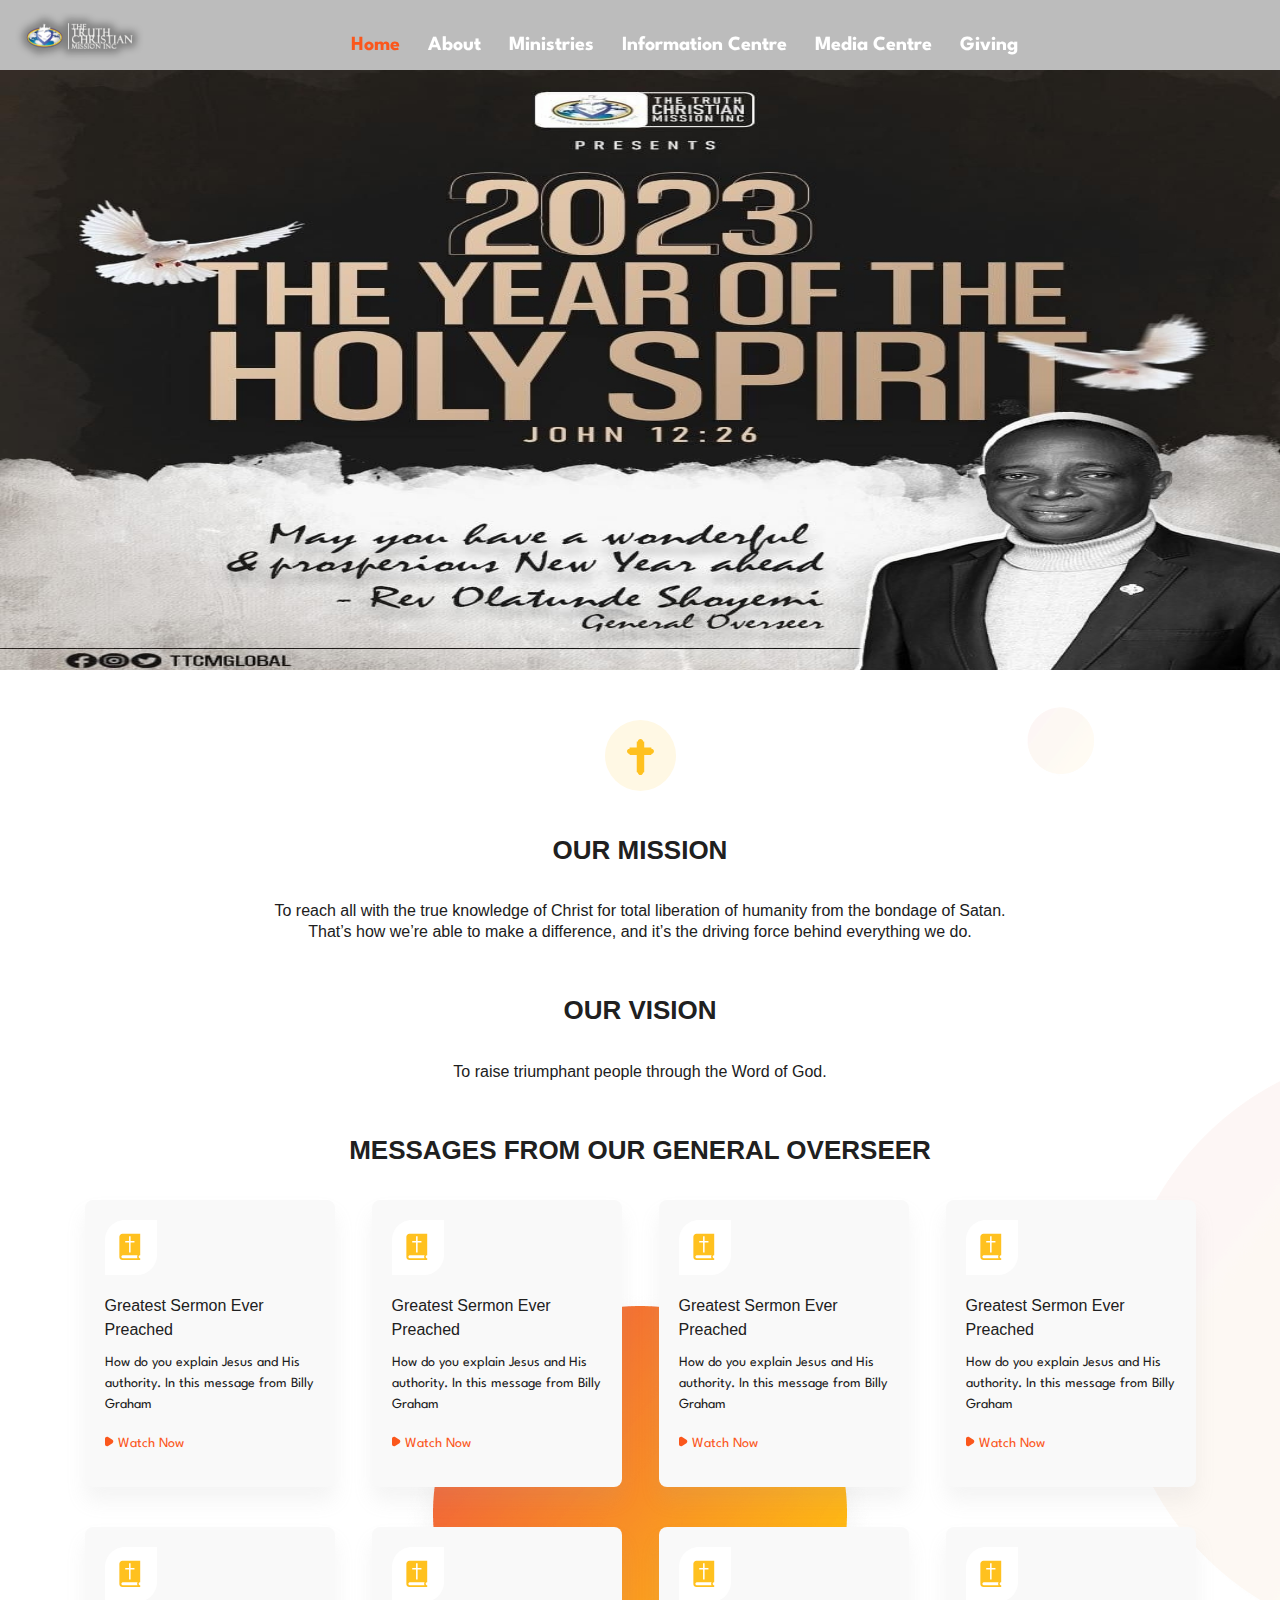
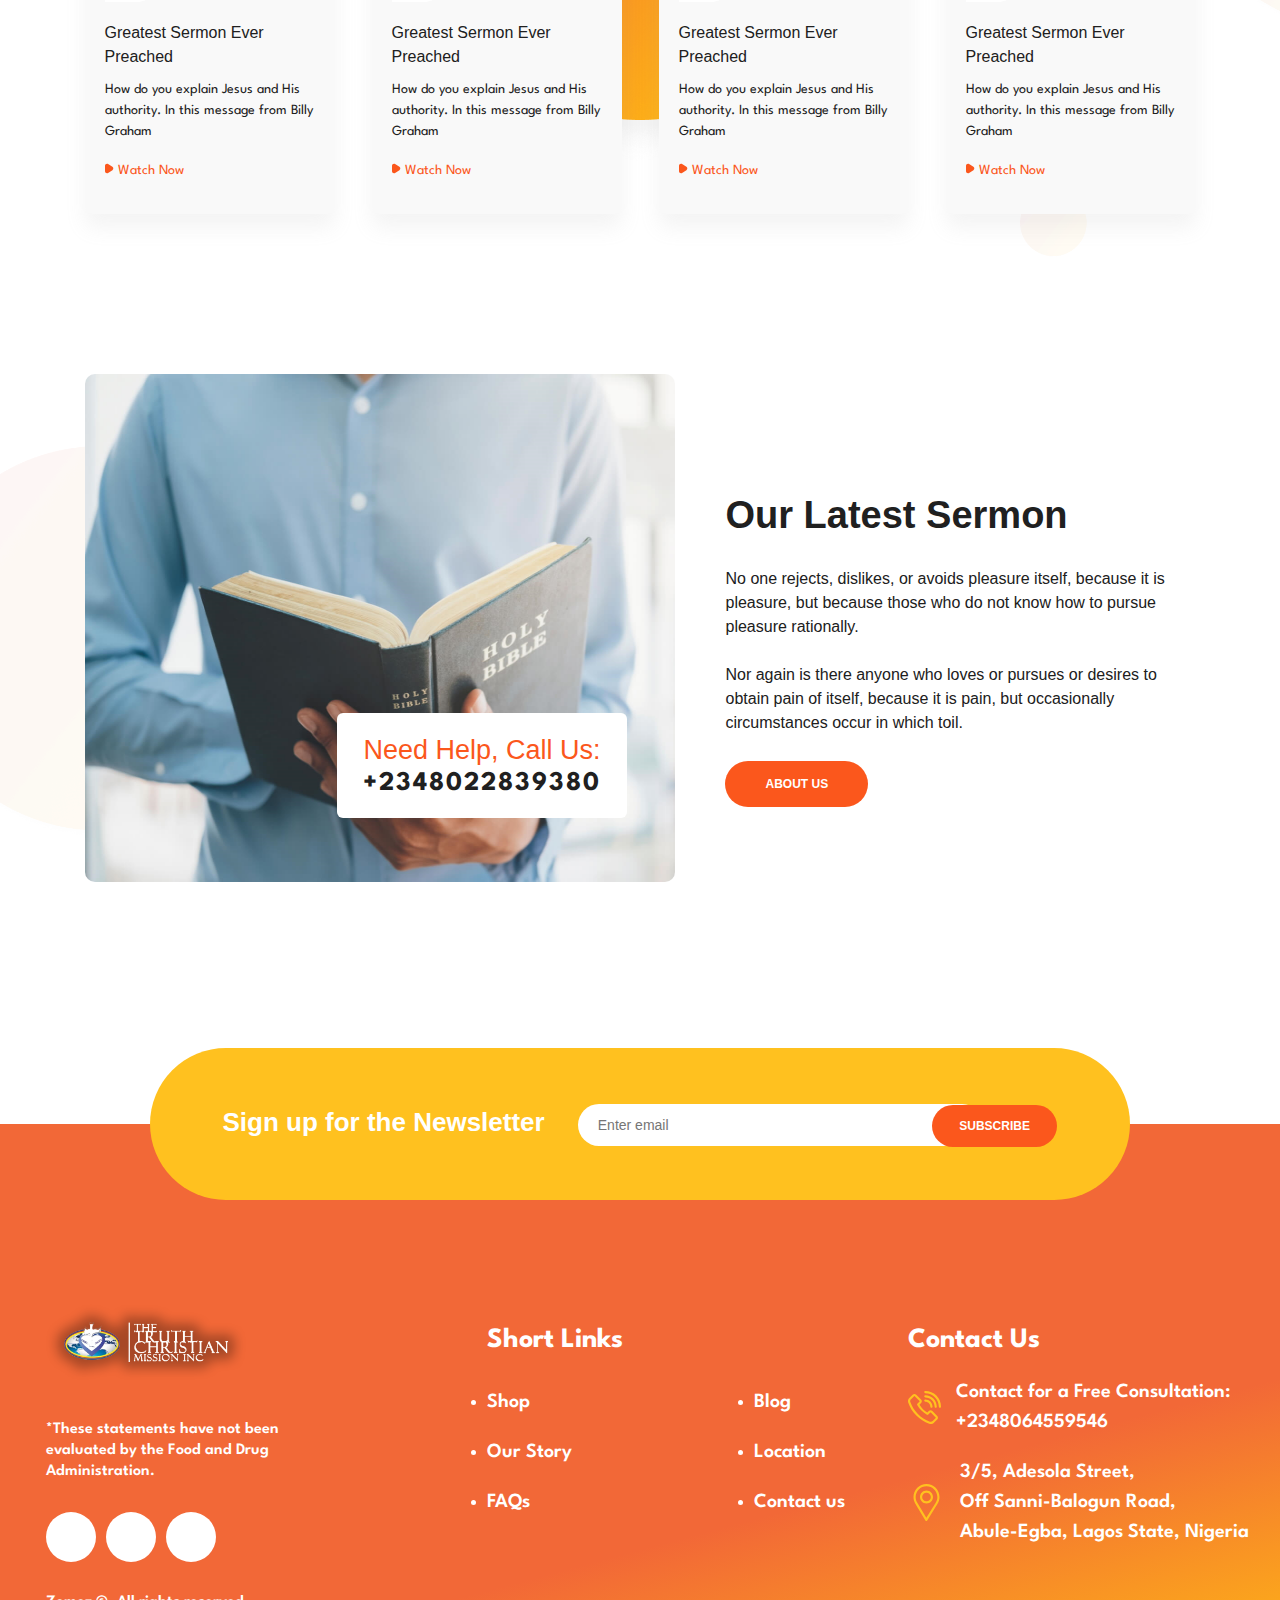
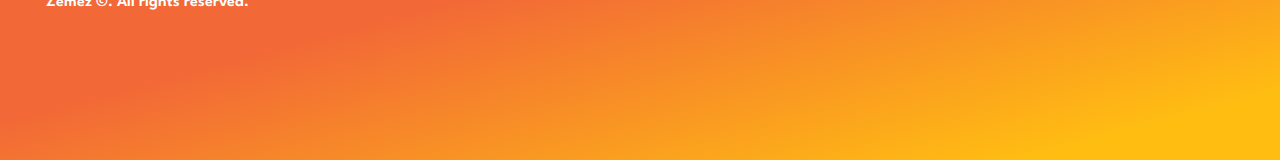
==== commit af24636e: "Resolve dropdown-menu bug, created giving page" ====
--- a/index.html
+++ b/index.html
@@ -33,7 +33,7 @@
                     </li>
                     <li class="nav-items dropdown-nav1">
                         <a href="#" class="btn-drop-1">About 
-                        <!-- <i class="fas fa-caret-down arrow1"></i></a> -->
+                        <!-- <i class="fas fa-caret-down arrow1"></i>--></a> 
                         <ul class="dropdown-menu menu1">
                             <li><a href="#">About TTCM Global</a></li>
                             <li><a href="#">About Rev. Olatunde Shoyemi</a></li>
@@ -43,7 +43,7 @@
                     </li>
                     <li class="nav-items dropdown-nav2">
                         <a href="#" class="btn-drop-2" >Ministries 
-                        <!-- <i class="fas fa-caret-down arrow2"></i></a> -->
+                        <!-- <i class="fas fa-caret-down arrow2"></i>--></a> 
                         <ul class="dropdown-menu menu2">
                             <li><a href="#">Bible College</a></li>
                             <li><a href="#">Children Ministry</a></li>
@@ -52,17 +52,20 @@
                     </li>
                     <li class="nav-items dropdown-nav3">
                         <a href="#" class="btn-drop-3">Information Centre 
-                        <!-- <i class="fas fa-caret-down arrow3"></i></a> -->
+                        <!-- <i class="fas fa-caret-down arrow3"></i>--></a> 
                         <ul class="dropdown-menu menu3">
                             <li><a href="#">Announcements</a></li>
                             <li><a href="#">Programs</a></li>
                             <li><a href="#">Contact us</a></li>
                             <li><a href="#">T2S | Talk to Someone</a></li>
+                            <li><a href="#Socials">Quick Links</a></li>
                         </ul>
                     </li>
                     <li class="nav-items dropdown-nav4">
-                        <a href="#" class="btn-drop-4">Media Centre 
-                        <!-- <i class="fas fa-caret-down arrow4"></i></a> -->
+                        <a href="#" class="btn-drop-4">
+                            Media Centre 
+                            <!-- <i class="fas fa-caret-down arrow4"></i>-->
+                        </a> 
                         <ul class="dropdown-menu menu4">
                             <li><a href="#">E-Libary</a></li>
                             <li><a href="#">Livestream</a></li>
@@ -71,7 +74,9 @@
                             <li><a href="#">Photo Galleries</a></li>
                         </ul>
                     </li>
-                    <button class="donate-btn"><a href="">DONATE</a></button>
+                    <li class="nav-items donate-btn">
+                        <a href="GivingPAGE\giving.html">Giving</a>
+                    </li>
                 </ul>
                 
             </div>
@@ -106,13 +111,24 @@
                     <img src="cross.svg" alt="cross">
                 </div>
                 <div class="cross-h1">
-                    <h1>Best Sermons of 2022</h1>
+                    <h1>OUR MISSION</h1>
                 </div>
                 <div class="cross-para">
-                    <p>Our mission is to lead people to become fully devoted followers of Christ. 
+                    <p>To reach all with the true knowledge of Christ
+                        for total liberation of humanity from the bondage of Satan. 
                         That’s how we’re able to make a difference, 
                         and it’s the driving force behind everything we do.
                     </p>
+                </div>
+                <div class="cross-h1">
+                    <h1>OUR VISION</h1>
+                </div>
+                <div class="cross-para">
+                    <p>To raise triumphant people through the Word of God.
+                    </p>
+                </div>
+                <div class="cross-h1">
+                    <h1>MESSAGES FROM OUR GENERAL OVERSEER</h1>
                 </div>
             </div>
             <div class="sermon-boxes">
@@ -200,7 +216,30 @@
                 </div>
             </div>
         </section>
-        <section class="about-us">
+        <section class="our-events">
+            <div class="events-box">
+                <div class="events">
+                    <img src="" alt="" class="event1">
+                    <div class="event1-name">
+                        <h1></h1>
+                        <p></p>
+                    </div>
+                </div>
+                <div class="events">
+                    <img src="" alt="" class="event2">
+                    <div class="event2-name">
+                        <h1></h1>
+                        <p></p>
+                    </div>
+                </div>
+                <div class="events">
+                    <img src="" alt="" class="event3">
+                    <div class="event2-name">
+                        <h1></h1>
+                        <p></p>
+                    </div>
+                </div>
+            </div>
         </section>
     </main>
 
@@ -216,18 +255,18 @@
                     *These statements have not been evaluated by the Food and Drug Administration.
                 </p>
                 <div class="social-media">
-                    <a href="" class="social-icons">
+                    <a name="Socials" href="https://www.facebook.com/TTCMGlobal?mibextid=ZbWKwL" class="social-icons">
                         <i class="fa-brands fa-facebook-f"></i>
                     </a>
-                    <a href="" class="social-icons">
+                    <a href="https://twitter.com/ttcmontwit?t=BxoG2XnQ7w9gMwf7R-4f8Q&s=09" class="social-icons">
                         <i class="fa-brands fa-twitter"></i>
                     </a>
-                    <a href="" class="social-icons">
+                    <a href="https://instagram.com/ttcmglobal?igshid=MzRlODBiNWFlZA==" class="social-icons">
                         <i class="fa-brands fa-instagram"></i>
                     </a> 
-                    <a href="" class="social-icons">
+                    <!-- <a href="" class="social-icons">
                         <i class="fa-brands fa-youtube"></i>
-                    </a> 
+                    </a>  -->
                 </div>
                 <p>Zemez ©. All rights reserved.</p>
             </div>
--- a/style.css
+++ b/style.css
@@ -20,8 +20,8 @@
 
 /* NAVBAR STYLING */
 nav{
-    /* position: absolute;
-    top: 0;
+    position: fixed;
+    /*top: 0;
     left: 0; */
     width: 100%;
     height: 70px;
@@ -63,7 +63,7 @@
 }
 
 .nav-items a, 
-.nav-links .dropdown-menu li a{
+.nav-items .dropdown-menu li a{
     text-decoration: none;
     color: #fff;
     font-weight: 700;
@@ -89,7 +89,7 @@
     transform: rotate(180deg);
 } */
 
-.donate-btn{
+/* .donate-btn{
     padding: 16px 50px;
     border: none;
     border-radius: 30px;
@@ -106,30 +106,41 @@
     text-decoration: none;
     color: #fff;
     font-weight: 700;
-}
-
-.nav-links .dropdown-menu{
+} */
+
+
+.nav-items .menu1,
+.nav-items .menu2,
+.nav-items .menu3,
+.nav-items .menu4{
     list-style: none;
     position: absolute;
-    top: 70px;
+    top: 60px;
     left: 0;
     /* background-color: rgba(34, 34, 34, 0.3); */
-    background-color: #fff;
+    background-color: #202020;
     line-height: 40px;
-    border-radius: 4px 4px;
+    border-radius: 0 0 14px 14px;
     box-shadow: 0 1px 2px rgba(0, 0, 0, 0.2);
     display: none;
-}
-
-
-.nav-links .dropdown-menu li{
+    overflow: hidden;
+}
+
+.dropdown-nav1:hover .menu1,
+.dropdown-nav2:hover .menu2,
+.dropdown-nav3:hover .menu3,
+.dropdown-nav4:hover .menu4{
+    display: block;
+}
+
+.nav-items .dropdown-menu li{
     padding: 0 22px;
     border-bottom: 1px solid rgba(255, 255, 255, 0.1);
 }
 
-.nav-links .dropdown-menu li a{
+.nav-items .dropdown-menu li a{
     text-decoration: none;
-    color: #000;
+    color: #fff;
     /* font-weight: 700; */
     transition: 0.5s ease-in-out;
     white-space: nowrap;
@@ -137,15 +148,9 @@
     font-weight: 600;
 } 
 
-.nav-links .dropdown-menu li a:hover{
+.nav-items .dropdown-menu li a:hover{
     color: #fb571c;
-}
-
-.nav-items:hover .menu1,
-.nav-items:hover .menu2,
-.nav-items:hover .menu3,
-.nav-items:hover .menu4{
-    display: block;
+    font: 20px;
 }
 
 .navbar .search-box{
@@ -229,7 +234,7 @@
 
 /* Styling for Main */
 .overview{
-    /* margin-top: -90px; */
+    /* margin-top: 70px; */
     min-height: 600px;
     width: 100%;
     position: relative;
@@ -239,6 +244,7 @@
     display: flex;
     justify-content: center;
     align-items: center;
+    z-index: -30;
 }
 /* 
 .overview video{
@@ -254,7 +260,7 @@
 
 .overview img{
     position: absolute;
-    top: 0;
+    top: 70px;
     left: 0;
     /* bottom: 0;
     right: 0; */
@@ -608,7 +614,7 @@
 
 .newsletter-form{
     position: absolute;
-    z-index: 54365678;
+    z-index: 1;
     top: -76px;
 }
 
